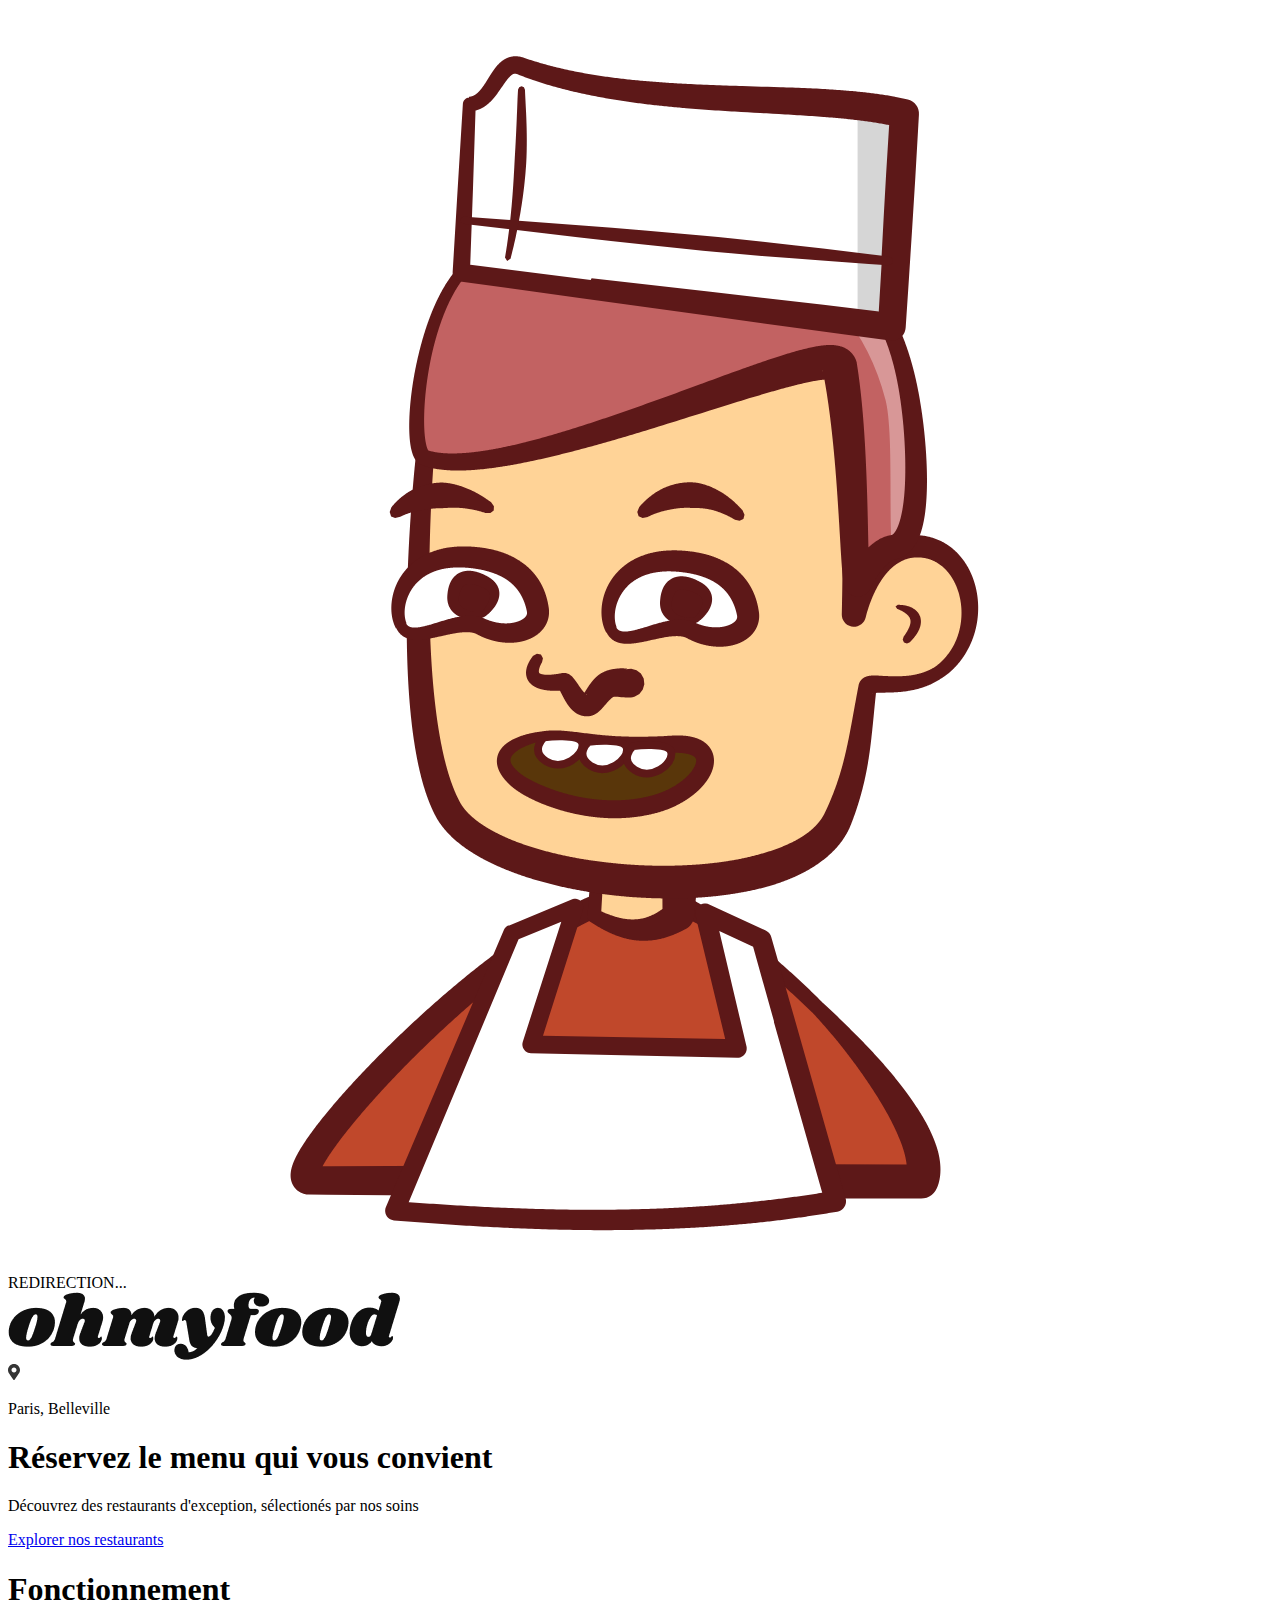
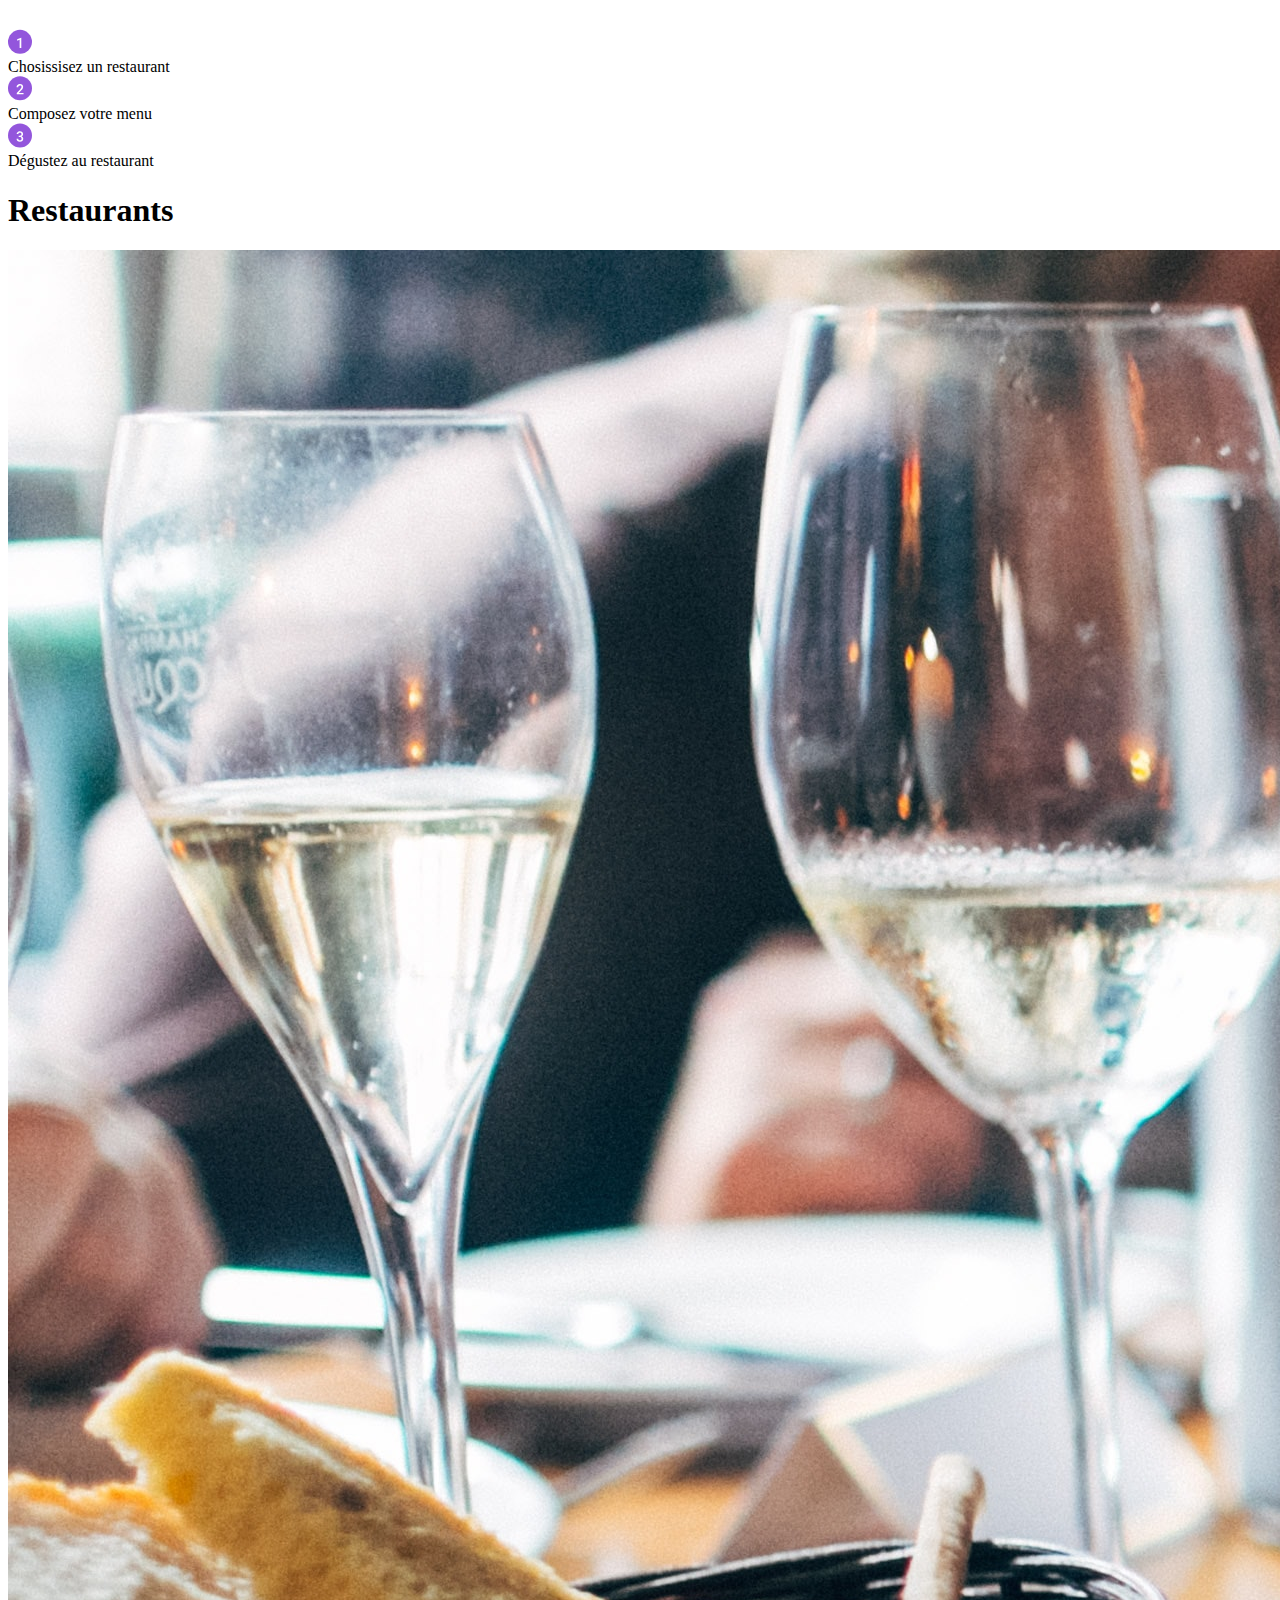
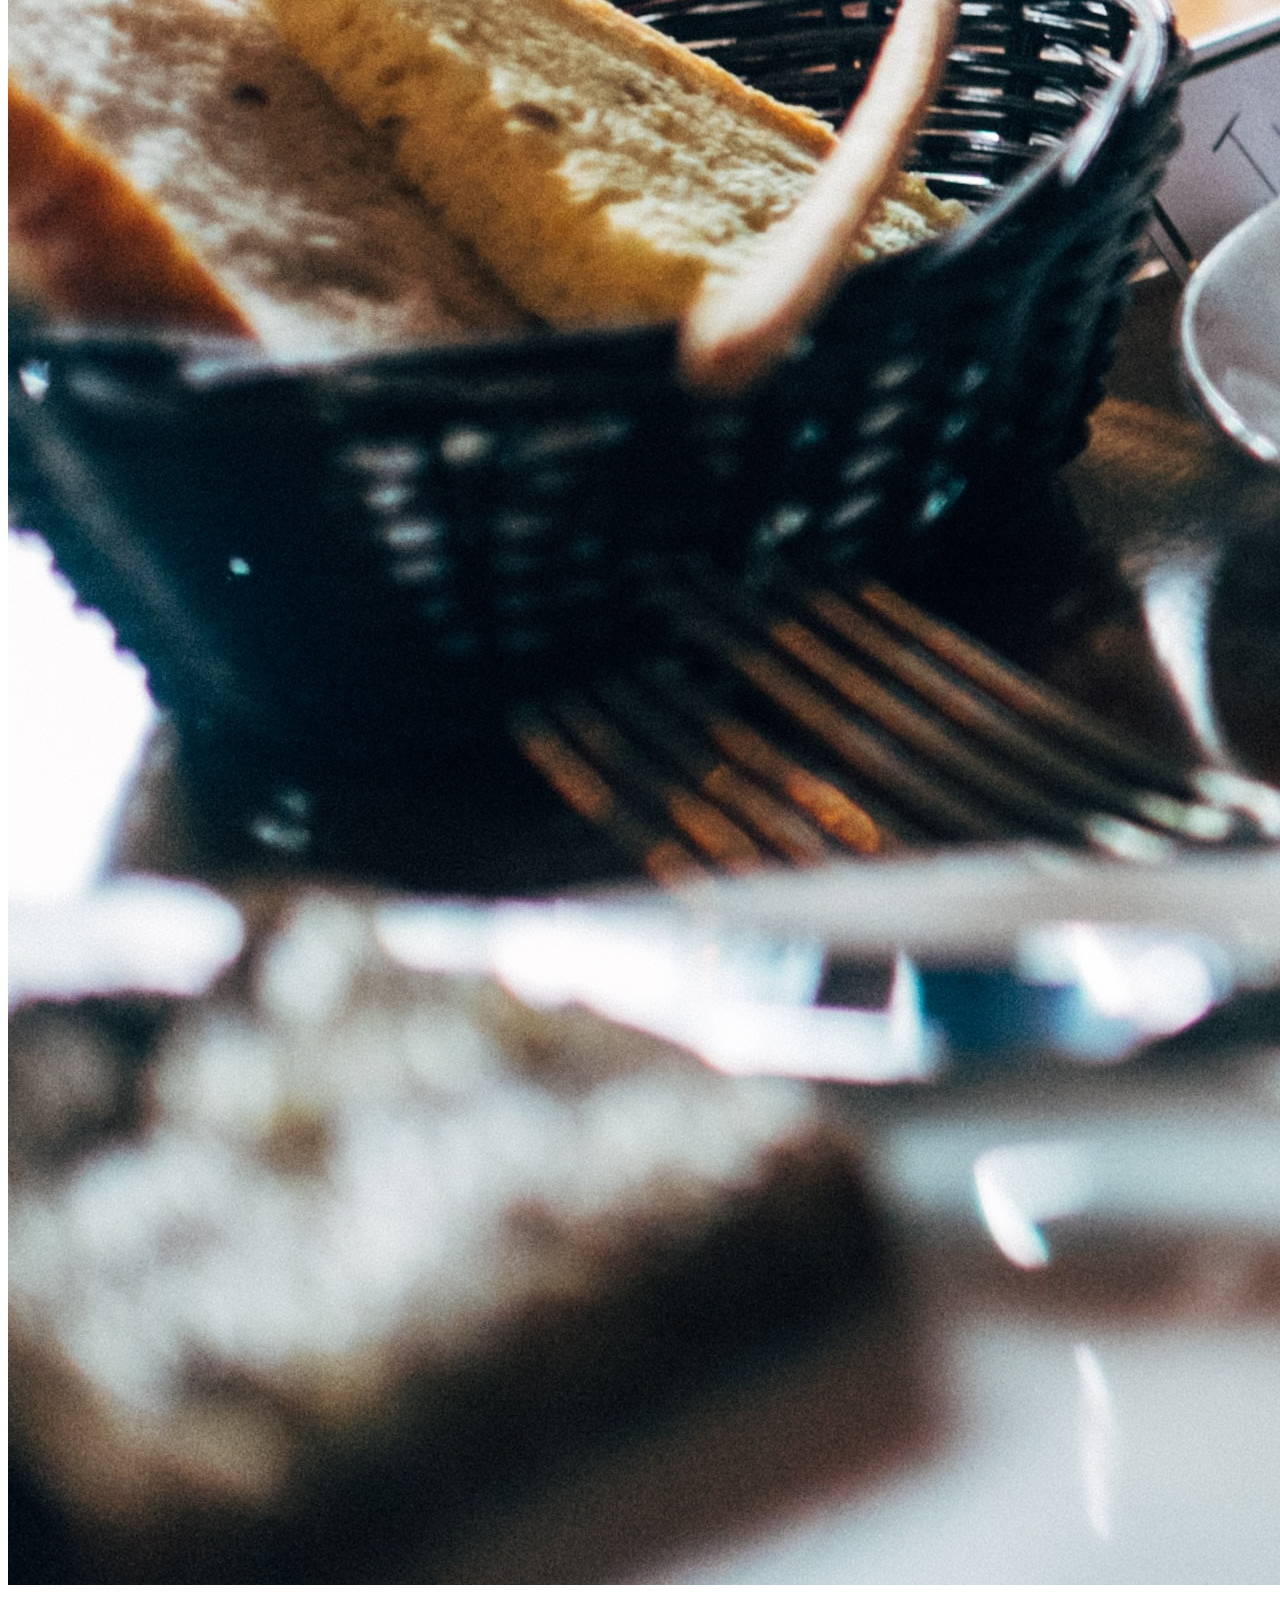
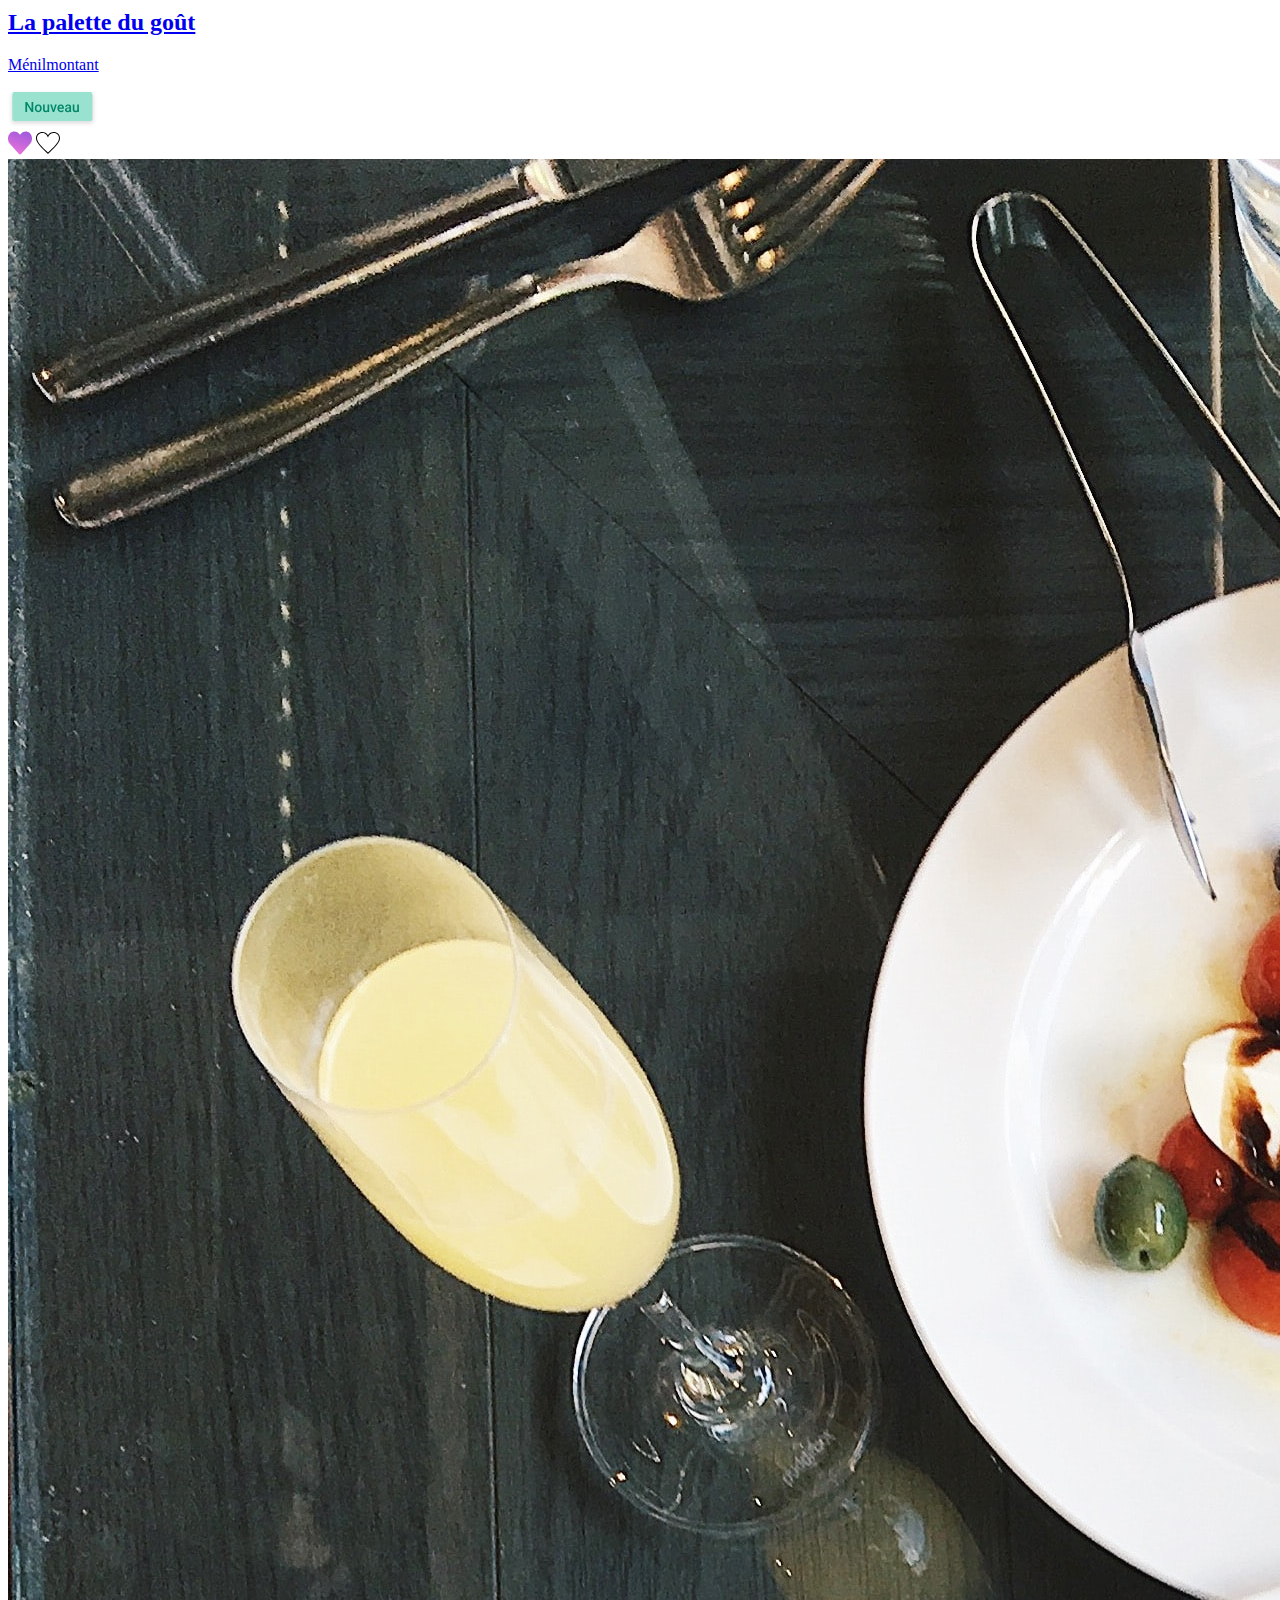
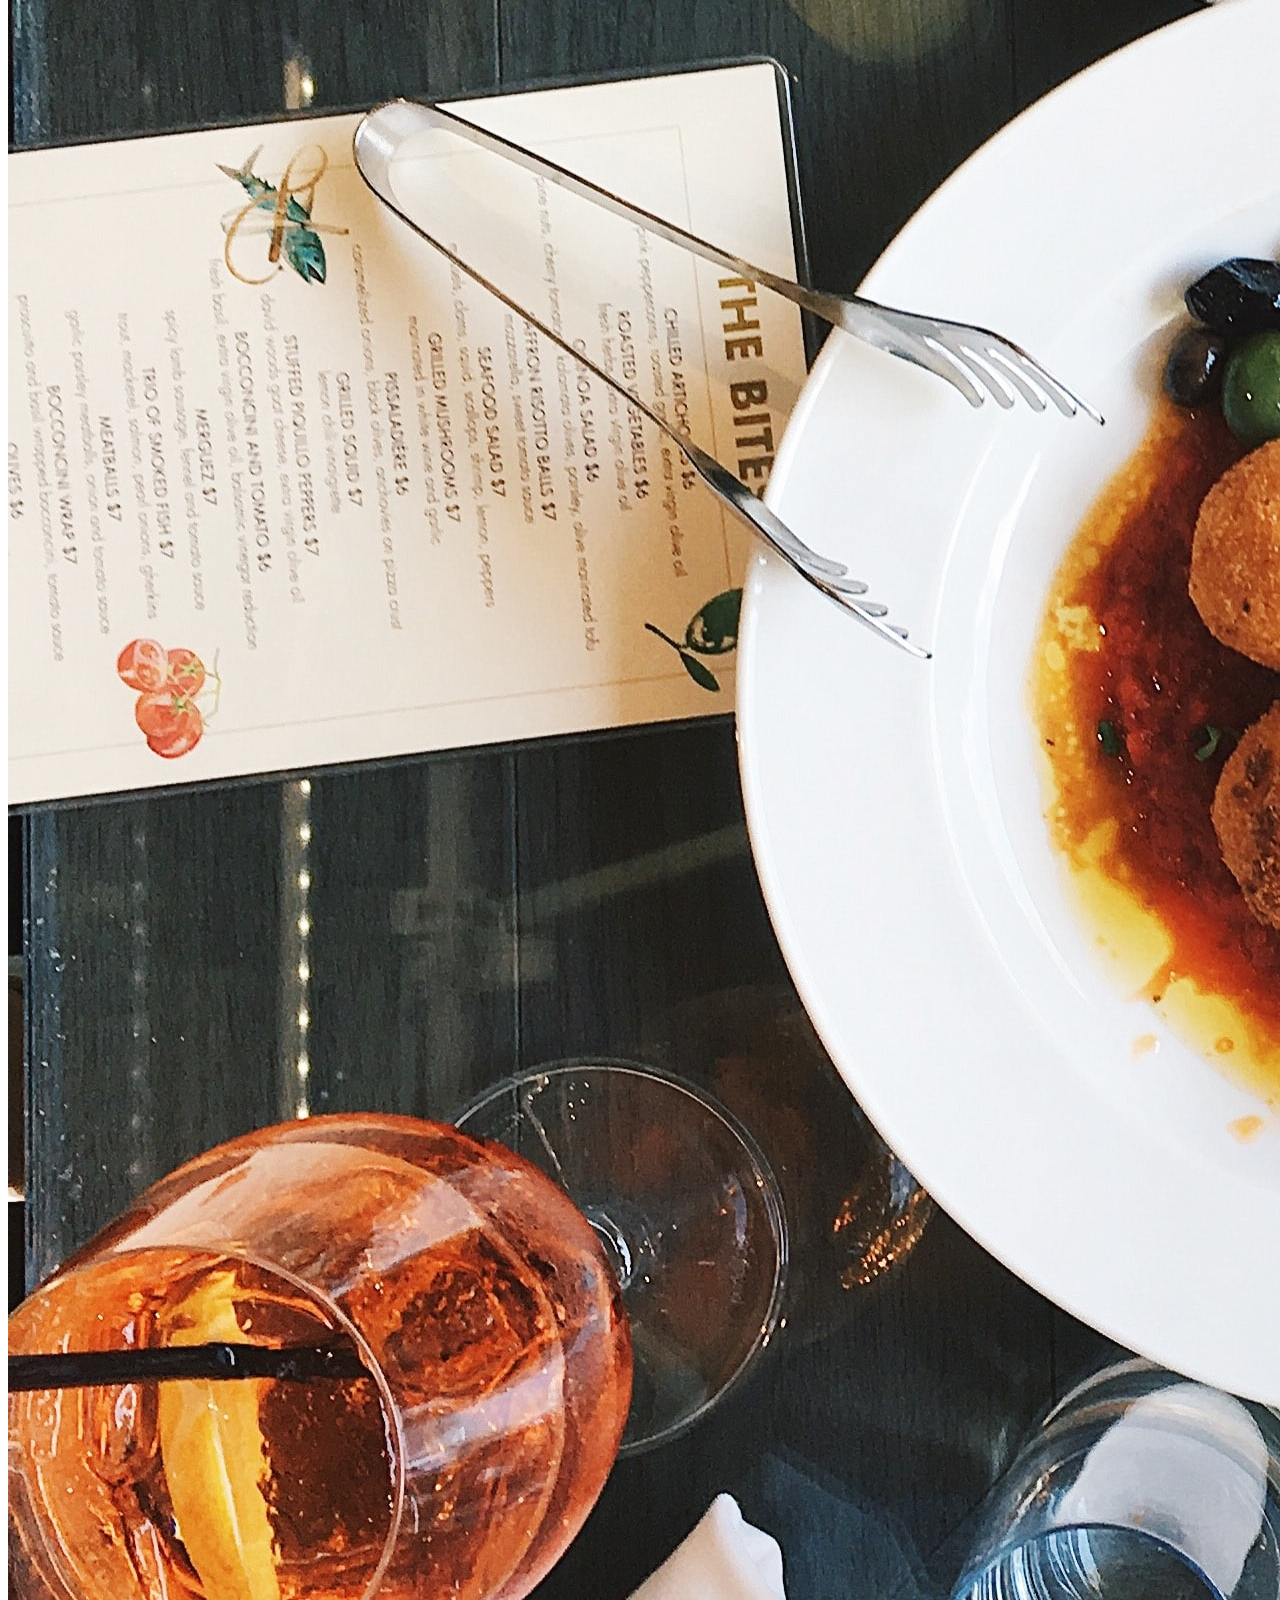
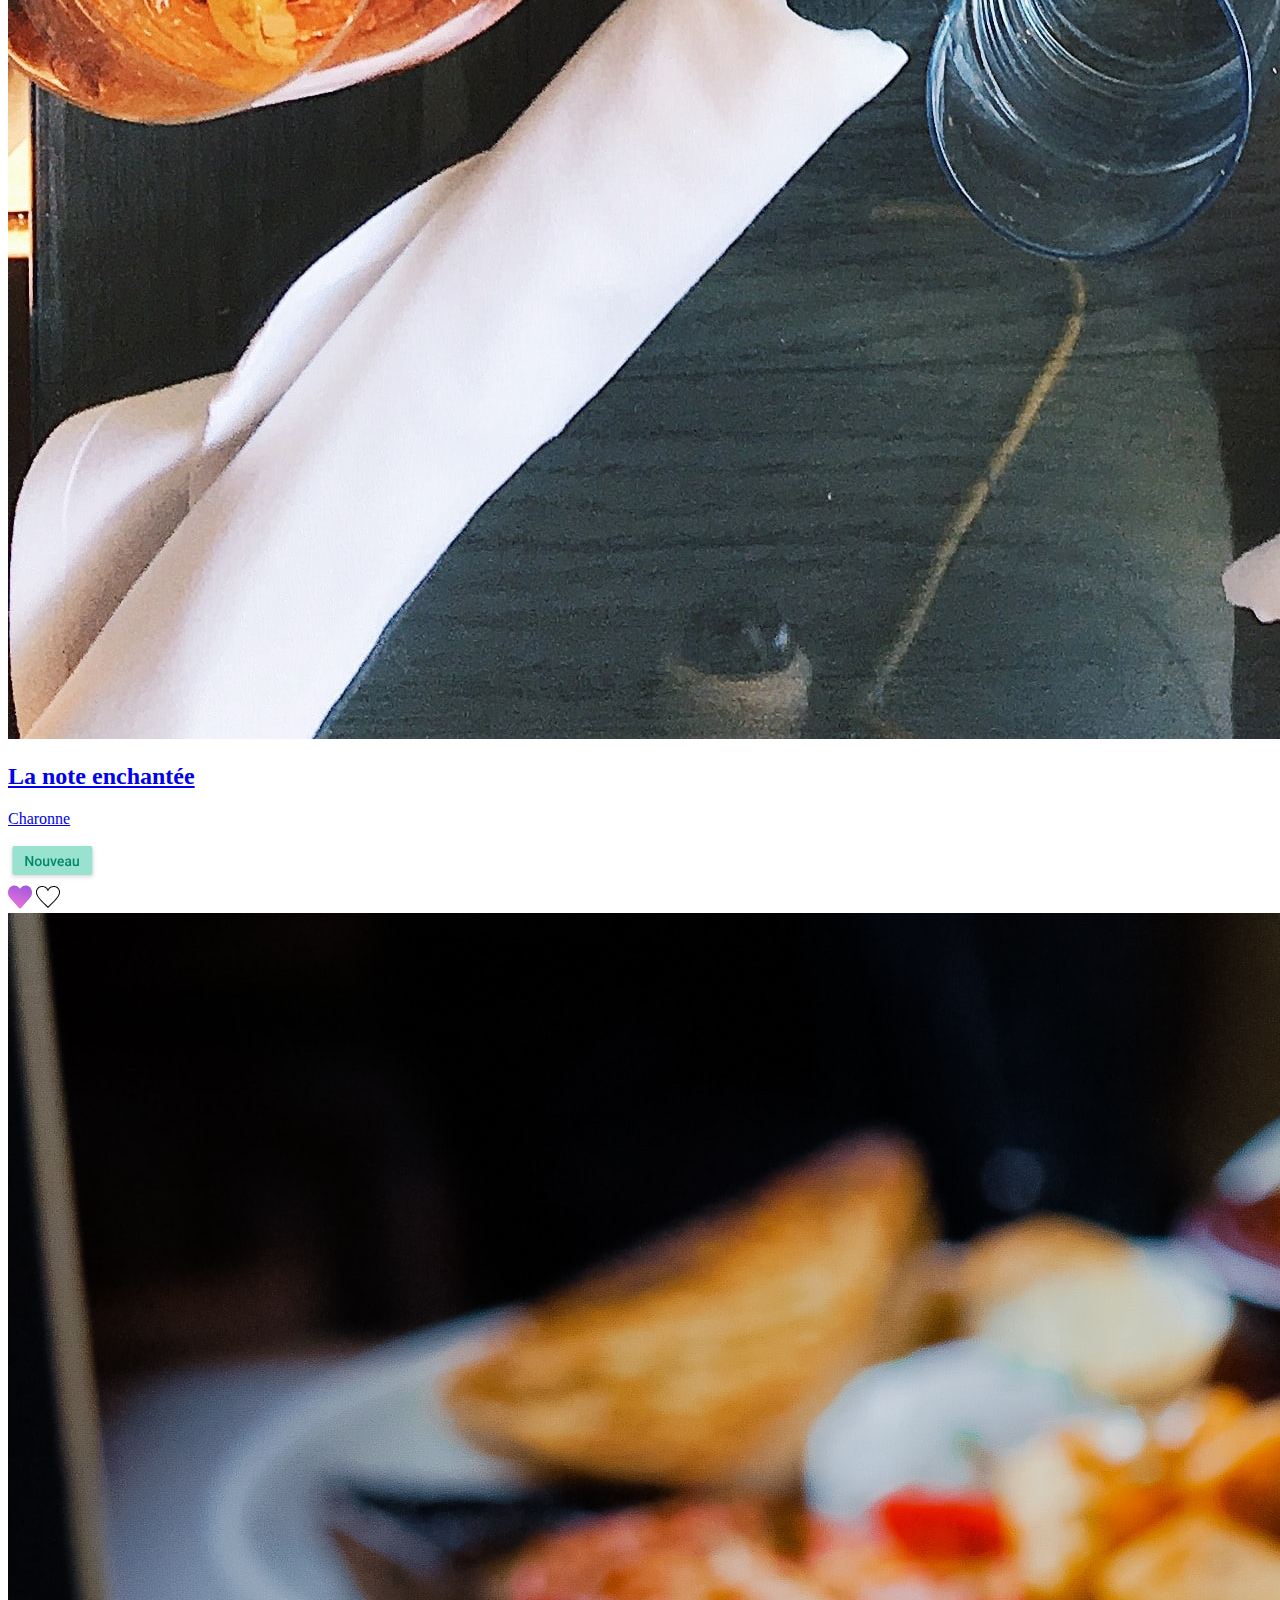
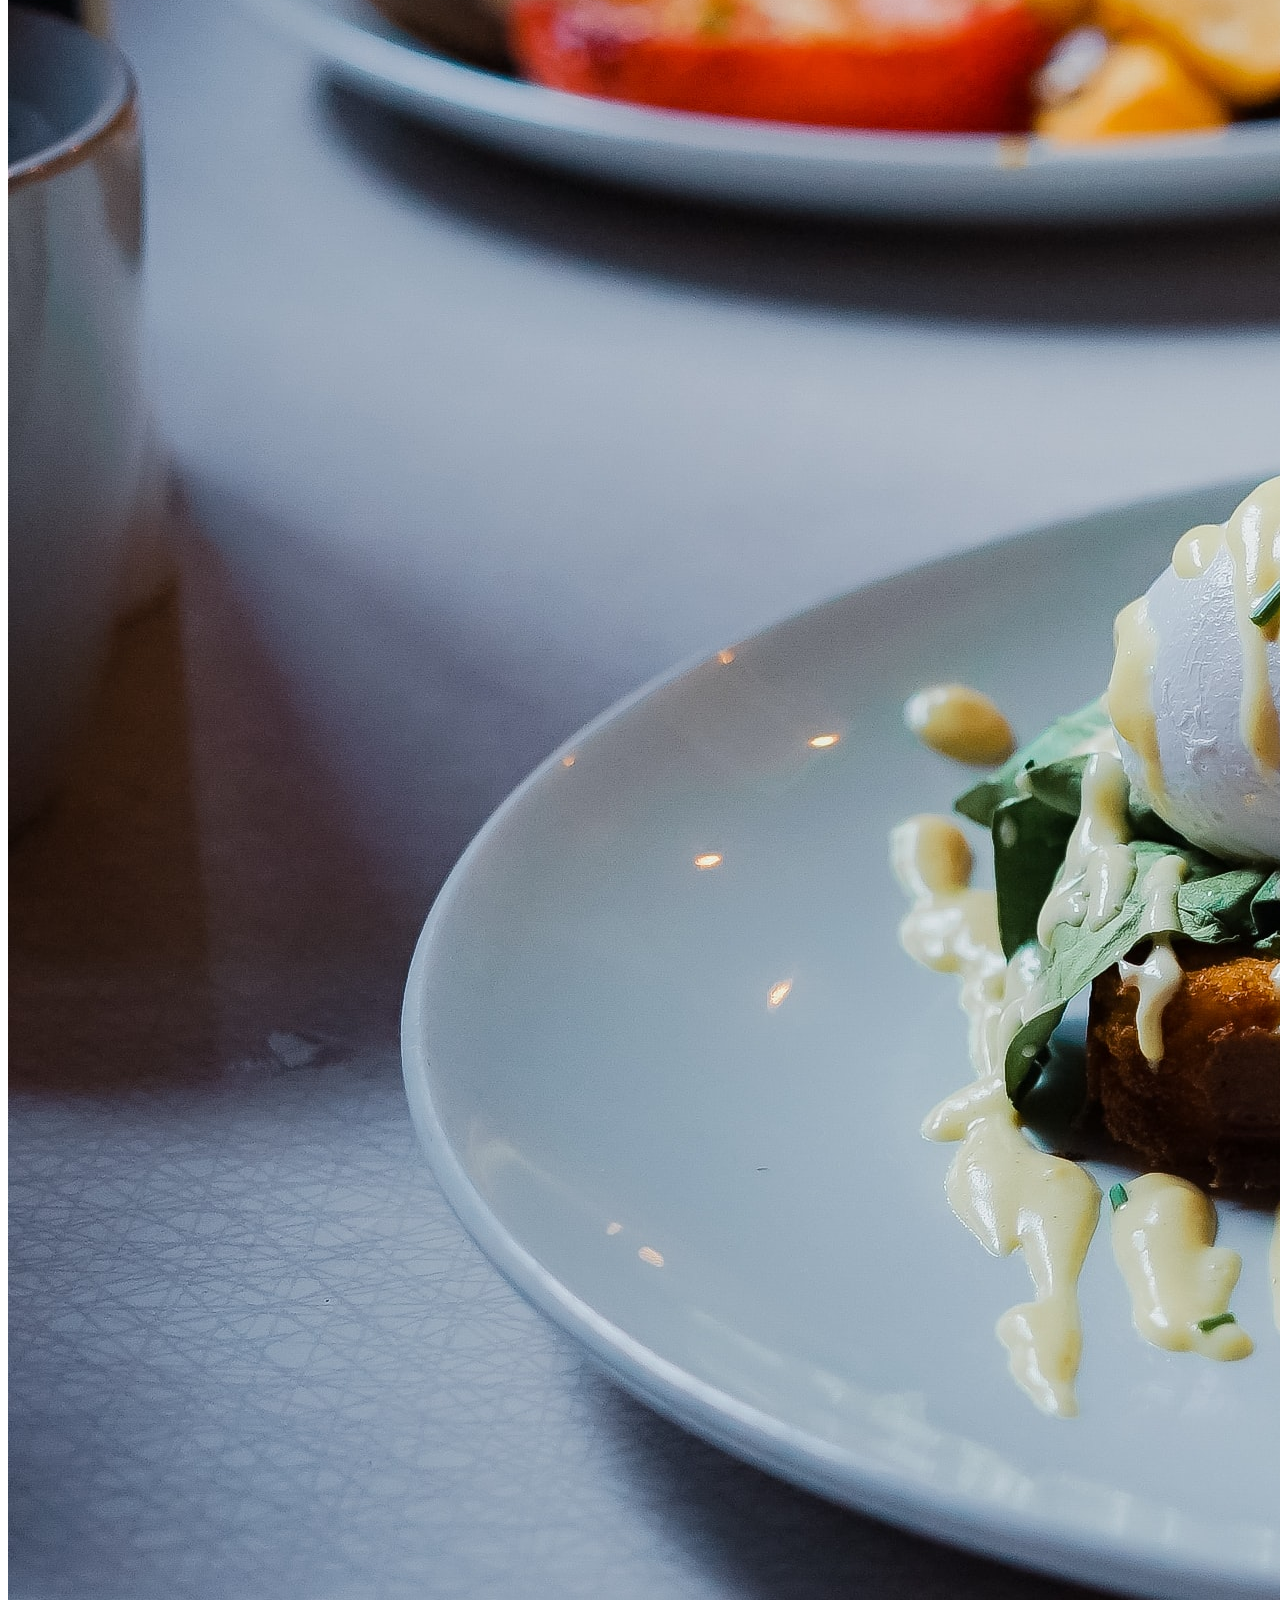
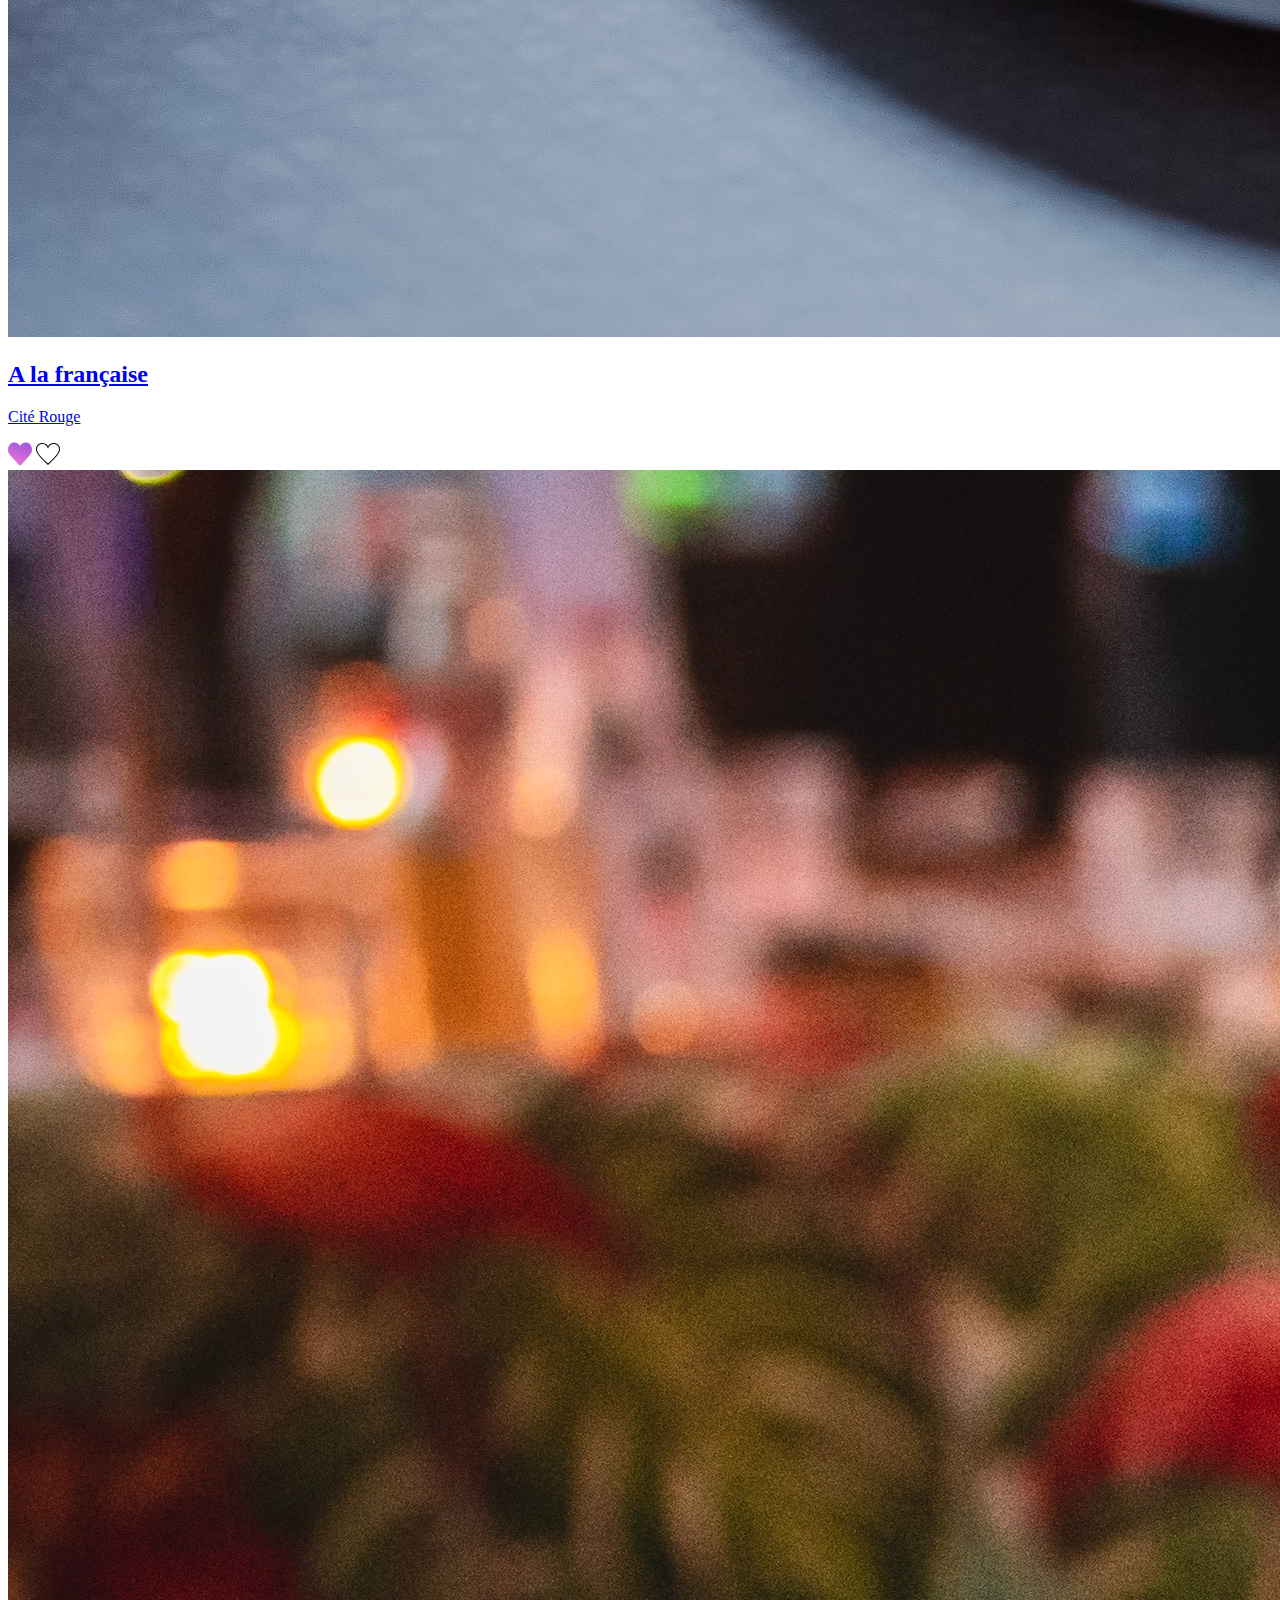
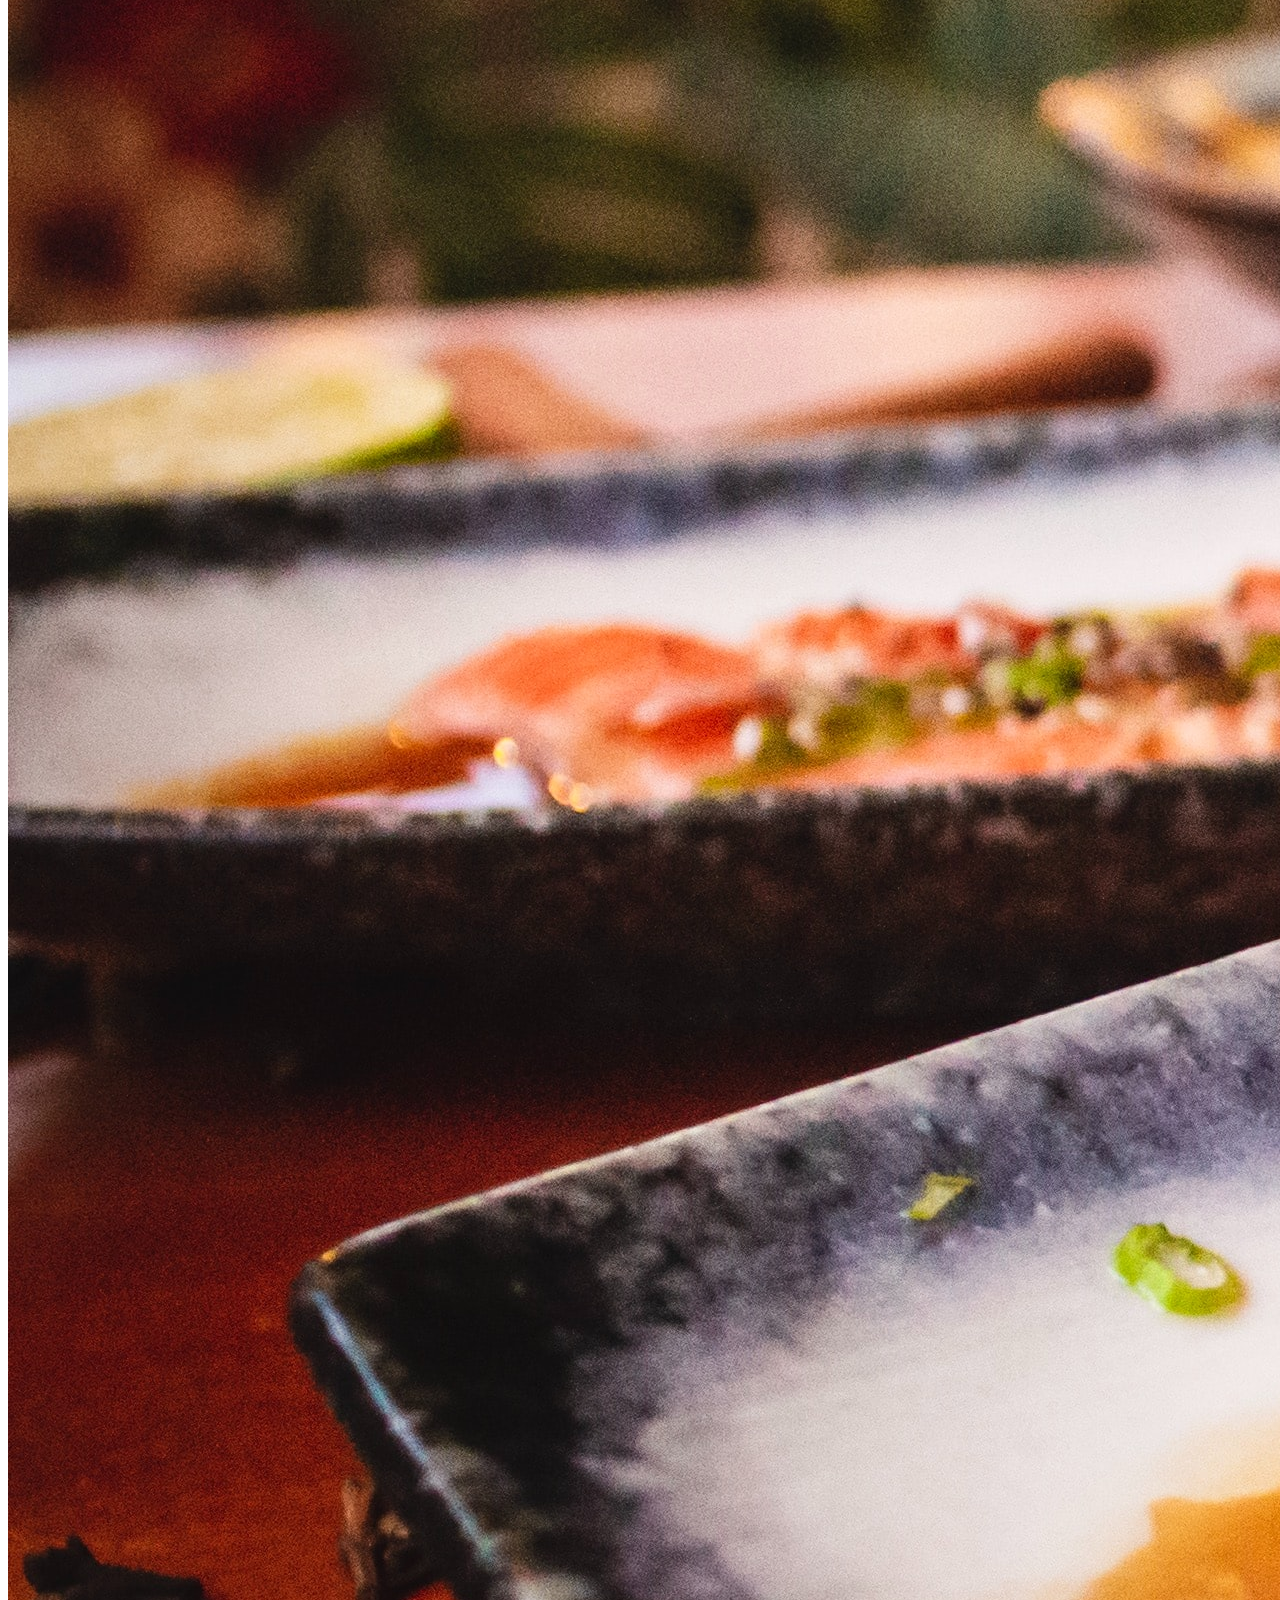
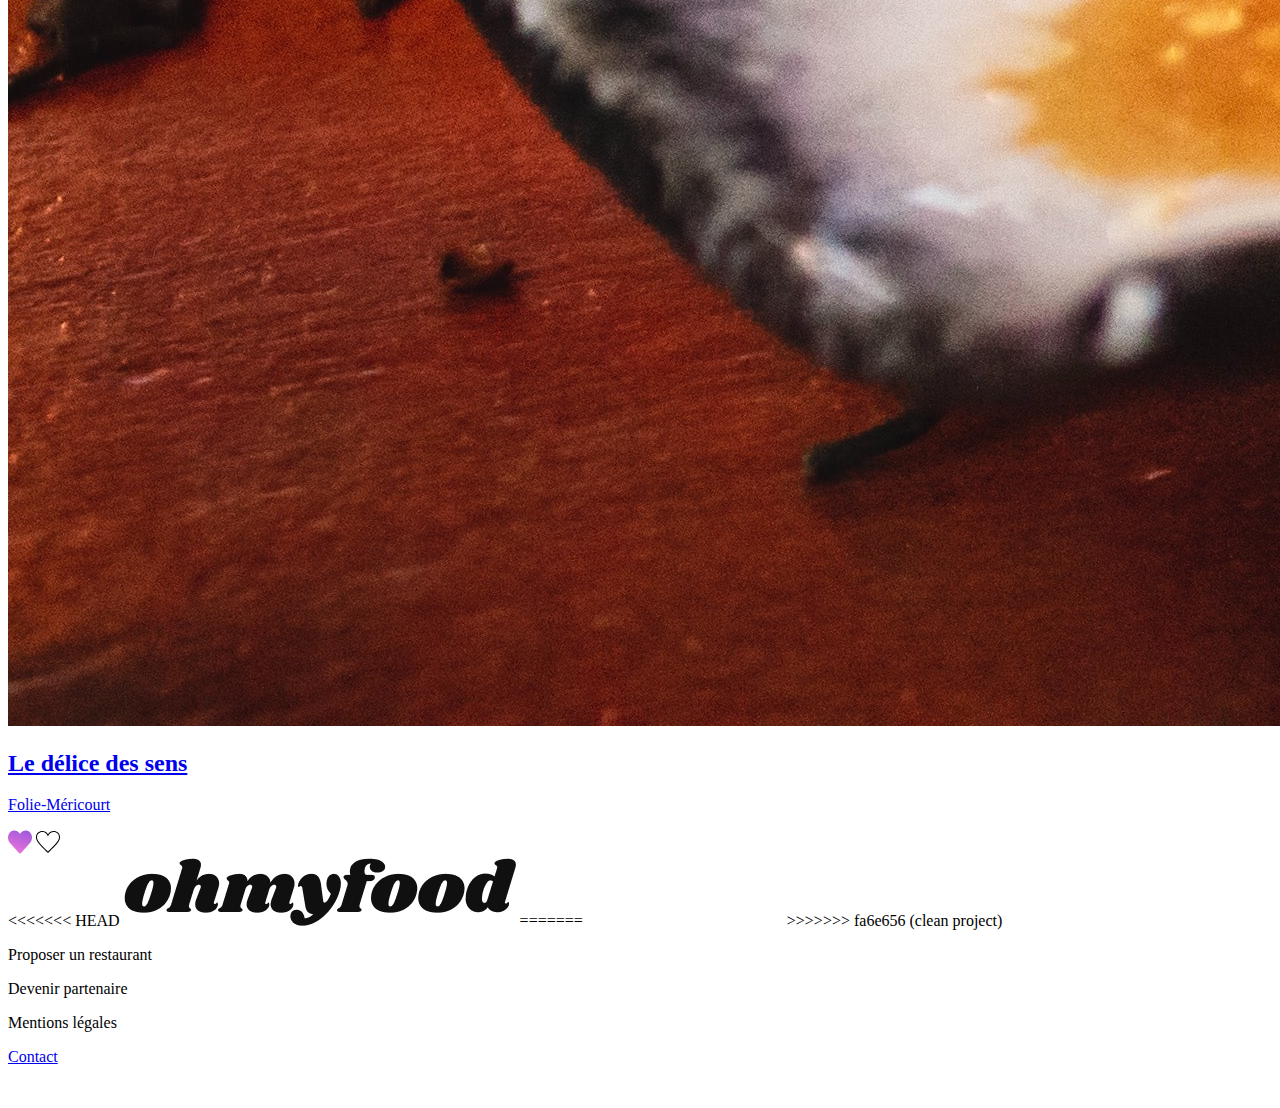
==== index.html @ 364dca51 "adding index.html" ====
<!-- ALT+L  ALT+O LIVE SERVER-->
<!DOCTYPE html>
<html lang="fr">

<head>
	<meta charset="utf-8">
	<meta name="viewport" content="width=device-width, initial-scale=1">
	<link rel="stylesheet" type="text/css" href="scss/homepage.css">
	<link
		href="https://fonts.googleapis.com/css2?family=Raleway:ital,wght@0,100;0,200;0,300;0,400;0,500;0,600;0,700;0,800;0,900;1,100;1,200;1,300;1,400;1,500;1,600;1,700;1,800;1,900&family=Roboto:ital,wght@0,100;0,300;0,400;0,500;0,700;0,900;1,100;1,300;1,400;1,500;1,700;1,900&display=swap"
		rel="stylesheet">
	<title>Oh my food</title>
</head>

<body>

	<!-- LOADER -->

	<div class="loader">
		<div class="card-loader">

			<img class="chef" src="./images/icons/cook-avatar-icon.svg" alt="Skytsunami">
			<div class="word">REDIRECTION... </div>

		</div>

	</div>

    <!-- HEADER -->

	<header>
		<div class="logo-section">
			<img src="./images/logo/ohmyfood.png" alt="logo" class="logo">
		</div>
	</header>

    <!-- LOCATION -->

	<section class="location-section">
		<img src="./images/icons/location.svg" alt="location" class="location">
		<p>Paris, Belleville</p>
	</section>

    <!-- TAGLINE -->

	<section class="tagline-section">
		<h1> Réservez le menu qui vous convient</h1>
		<p> Découvrez des restaurants d'exception, sélectionés par nos soins </p>

		<div class="btn-explore"> <a href="#restaurants">Explorer nos restaurants</a> </div>
	</section>

    <!-- FUNCTIONNING -->

	<section class="functionning-section">
		<h1>Fonctionnement</h1>
		<div class="btn-functionning">

			<div class="btn-section red">
				<img class="btn-num" src="./images/icons/num1.svg" alt="num1">
				<svg class="icon-smartphone" width="15" height="21" viewBox="0 0 15 21" fill="none"
					xmlns="http://www.w3.org/2000/svg">
					<path
						d="M12.0487 0.129639H2.9356C1.85748 0.129639 0.982788 0.969482 0.982788 2.00464V18.2546C0.982788 19.2898 1.85748 20.1296 2.9356 20.1296H12.0487C13.1268 20.1296 14.0015 19.2898 14.0015 18.2546V2.00464C14.0015 0.969482 13.1268 0.129639 12.0487 0.129639ZM7.49216 18.8796C6.77206 18.8796 6.19028 18.321 6.19028 17.6296C6.19028 16.9382 6.77206 16.3796 7.49216 16.3796C8.21226 16.3796 8.79403 16.9382 8.79403 17.6296C8.79403 18.321 8.21226 18.8796 7.49216 18.8796ZM12.0487 14.6609C12.0487 14.9187 11.829 15.1296 11.5605 15.1296H3.4238C3.15529 15.1296 2.9356 14.9187 2.9356 14.6609V2.47339C2.9356 2.21558 3.15529 2.00464 3.4238 2.00464H11.5605C11.829 2.00464 12.0487 2.21558 12.0487 2.47339V14.6609Z" />
				</svg>
				<div class="btn-text">Chosissisez un restaurant</div>
			</div>
			<div class="btn-section yellow">
				<img class="btn-num" src="./images/icons/num2.svg" alt="num2">
				<svg class="icon-menu" width="16" height="17" viewBox="0 0 16 17" fill="none"
					xmlns="http://www.w3.org/2000/svg">
					<path
						d="M1.5 0.287842C1.20333 0.287842 0.913319 0.396117 0.666645 0.598975C0.419972 0.801833 0.227713 1.09016 0.114181 1.4275C0.000649929 1.76484 -0.0290551 2.13604 0.0288228 2.49416C0.0867006 2.85228 0.229562 3.18123 0.439341 3.43942C0.649119 3.69761 0.916394 3.87344 1.20737 3.94468C1.49834 4.01591 1.79994 3.97935 2.07403 3.83962C2.34811 3.69989 2.58238 3.46326 2.74721 3.15966C2.91203 2.85607 3 2.49913 3 2.134C3 1.64437 2.84197 1.17479 2.56066 0.828568C2.27936 0.482347 1.89783 0.287842 1.5 0.287842ZM1.5 6.44169C1.20333 6.44169 0.913319 6.54996 0.666645 6.75282C0.419972 6.95568 0.227713 7.24401 0.114181 7.58135C0.000649929 7.91869 -0.0290551 8.28989 0.0288228 8.64801C0.0867006 9.00613 0.229562 9.33508 0.439341 9.59327C0.649119 9.85146 0.916394 10.0273 1.20737 10.0985C1.49834 10.1698 1.79994 10.1332 2.07403 9.99347C2.34811 9.85373 2.58238 9.61711 2.74721 9.31351C2.91203 9.00991 3 8.65298 3 8.28784C3 7.79821 2.84197 7.32863 2.56066 6.98241C2.27936 6.63619 1.89783 6.44169 1.5 6.44169ZM1.5 12.5955C1.20333 12.5955 0.913319 12.7038 0.666645 12.9067C0.419972 13.1095 0.227713 13.3979 0.114181 13.7352C0.000649929 14.0725 -0.0290551 14.4437 0.0288228 14.8019C0.0867006 15.16 0.229562 15.4889 0.439341 15.7471C0.649119 16.0053 0.916394 16.1811 1.20737 16.2524C1.49834 16.3236 1.79994 16.287 2.07403 16.1473C2.34811 16.0076 2.58238 15.771 2.74721 15.4674C2.91203 15.1638 3 14.8068 3 14.4417C3 13.9521 2.84197 13.4825 2.56066 13.1363C2.27936 12.79 1.89783 12.5955 1.5 12.5955ZM15.5 13.2109H5.5C5.36739 13.2109 5.24022 13.2758 5.14645 13.3912C5.05268 13.5066 5 13.6631 5 13.8263V15.0571C5 15.2203 5.05268 15.3768 5.14645 15.4922C5.24022 15.6076 5.36739 15.6725 5.5 15.6725H15.5C15.6326 15.6725 15.7598 15.6076 15.8536 15.4922C15.9473 15.3768 16 15.2203 16 15.0571V13.8263C16 13.6631 15.9473 13.5066 15.8536 13.3912C15.7598 13.2758 15.6326 13.2109 15.5 13.2109ZM15.5 0.903226H5.5C5.36739 0.903226 5.24022 0.968061 5.14645 1.08347C5.05268 1.19888 5 1.3554 5 1.51861V2.74938C5 2.91259 5.05268 3.06912 5.14645 3.18452C5.24022 3.29993 5.36739 3.36476 5.5 3.36476H15.5C15.6326 3.36476 15.7598 3.29993 15.8536 3.18452C15.9473 3.06912 16 2.91259 16 2.74938V1.51861C16 1.3554 15.9473 1.19888 15.8536 1.08347C15.7598 0.968061 15.6326 0.903226 15.5 0.903226ZM15.5 7.05707H5.5C5.36739 7.05707 5.24022 7.12191 5.14645 7.23731C5.05268 7.35272 5 7.50925 5 7.67246V8.90323C5 9.06644 5.05268 9.22296 5.14645 9.33837C5.24022 9.45378 5.36739 9.51861 5.5 9.51861H15.5C15.6326 9.51861 15.7598 9.45378 15.8536 9.33837C15.9473 9.22296 16 9.06644 16 8.90323V7.67246C16 7.50925 15.9473 7.35272 15.8536 7.23731C15.7598 7.12191 15.6326 7.05707 15.5 7.05707Z" />
				</svg>
				<div class="btn-text">Composez votre menu</div>
			</div>

			<div class="btn-section blue">
				<img class="btn-num" src="./images/icons/num3.svg" alt="num3">
				<svg class="icon-shop" width="18" height="19" viewBox="0 0 18 19" fill="none"
					xmlns="http://www.w3.org/2000/svg">
					<path
						d="M17.5914 5.00461L15.6947 1.36243C15.5252 1.03547 15.2242 0.835083 14.9027 0.835083H3.09613C2.77466 0.835083 2.47365 1.03547 2.30415 1.36243L0.407495 5.00461C-0.571518 6.88547 0.296443 9.5011 2.12588 9.79993C2.25739 9.82102 2.39182 9.83157 2.52625 9.83157C3.39129 9.83157 4.15697 9.37454 4.683 8.6679C5.20904 9.37454 5.97764 9.83157 6.83976 9.83157C7.70479 9.83157 8.47047 9.37454 8.99651 8.6679C9.52254 9.37454 10.2911 9.83157 11.1533 9.83157C12.0183 9.83157 12.784 9.37454 13.31 8.6679C13.839 9.37454 14.6046 9.83157 15.4668 9.83157C15.6041 9.83157 15.7356 9.82102 15.8671 9.79993C17.7024 9.50461 18.5733 6.88899 17.5914 5.00461ZM15.4726 10.9601C15.1804 10.9601 14.891 10.9073 14.6105 10.8265V14.3351H3.38837V10.8265C3.10782 10.9038 2.8185 10.9601 2.52625 10.9601C2.35091 10.9601 2.17264 10.946 2.00022 10.9179C1.83656 10.8898 1.67583 10.8441 1.52094 10.7913V17.7101C1.52094 18.3323 1.93885 18.8351 2.45612 18.8351H15.5486C16.0659 18.8351 16.4838 18.3323 16.4838 17.7101V10.7913C16.326 10.8476 16.1681 10.8933 16.0045 10.9179C15.8262 10.946 15.6509 10.9601 15.4726 10.9601Z" />
				</svg>
				<div class="btn-text">Dégustez au restaurant</div>
			</div>

		</div>
	</section>

    <!-- RESTAURANTS  -->
	<section class="restaurants-section" id="restaurants">
		<h1>Restaurants</h1>

		<div class="restaurants-cards">

			<div class="card-heart">
				<a href=".//restaurants/page1.html">
					<img class="img" src="./images/restaurants/1.jpg" alt="plat gastro">
					<div class="text-card">
						<h2>La palette du goût</h2>
						<p>Ménilmontant</p>
					</div>
					<img class="new" src="./images/icons/new.svg" alt="nouveau">
				</a>


				<div class="heart-animation">
					<img class="full-heart" src="./images/icons/fullheart.svg" alt="full-heart">
					<img class="heart" src="./images/icons/heart.svg" alt="heart">
				</div>
			</div>

			<article class="card-heart">
				<a href=".//restaurants/page2.html">

					<img class="img" src="./images/restaurants/2.jpg" alt="plat gastro">
					<div class="text-card">
						<h2>La note enchantée</h2>
						<p>Charonne</p>
					</div>
					<img class="new" src="./images/icons/new.svg" alt="nouveau">

				</a>
				<div class="heart-animation">
					<img class="full-heart" src="./images/icons/fullheart.svg" alt="full-heart">
					<img class="heart" src="./images/icons/heart.svg" alt="heart">
				</div>

			</article>

			<article class="card-heart">
				<a href=".//restaurants/page3.html">

					<img class="img" src="./images/restaurants/3.jpg" alt="plat gastro">
					<div class="text-card">
						<h2>A la française</h2>
						<p>Cité Rouge</p>
					</div>

				</a>
				<div class="heart-animation">
					<img class="full-heart" src="./images/icons/fullheart.svg" alt="full-heart">
					<img class="heart" src="./images/icons/heart.svg" alt="heart">
				</div>
			</article>

			<article class="card-heart">
				<a href=".//restaurants/page4.html">

					<img class="img" src="./images/restaurants/4.jpg" alt="plat gastro">
					<div class="text-card">
						<h2>Le délice des sens</h2>
						<p>Folie-Méricourt</p>
					</div>

				</a>

				<div class="heart-animation">
					<img class="full-heart" src="./images/icons/fullheart.svg" alt="full-heart">
					<img class="heart" src="./images/icons/heart.svg" alt="heart">
				</div>

			</article>

		</div>

	</section>

    <!-- FOOTER -->
	<footer>
<<<<<<< HEAD
		<img class="logo-footer" src="./images/logo/ohmyfood.png" alt="logo footer">
=======
		<img class="logo-footer" src="./images/logo/ohmyfood@2x.svg" alt="logo footer">
>>>>>>> fa6e656 (clean project)
		<section class="footer-section">
			<div class="text-footer">
				<p class="top"> Proposer un restaurant</p>
				<p class="top"> Devenir partenaire</p>
				<p class="bottom"> Mentions légales</p>
				<p class="bottom">
					<a href="mailto:Ohmyfood@gmail.com">Contact</a>
				</p>
			</div>
			<img class="knife-fork" src="./images/icons/knife&fork.svg" alt="icon-knife-fork">
			<img class="help" src="./images/icons/help.svg" alt="icon-help">

		</section>
	</footer>
    
</body>
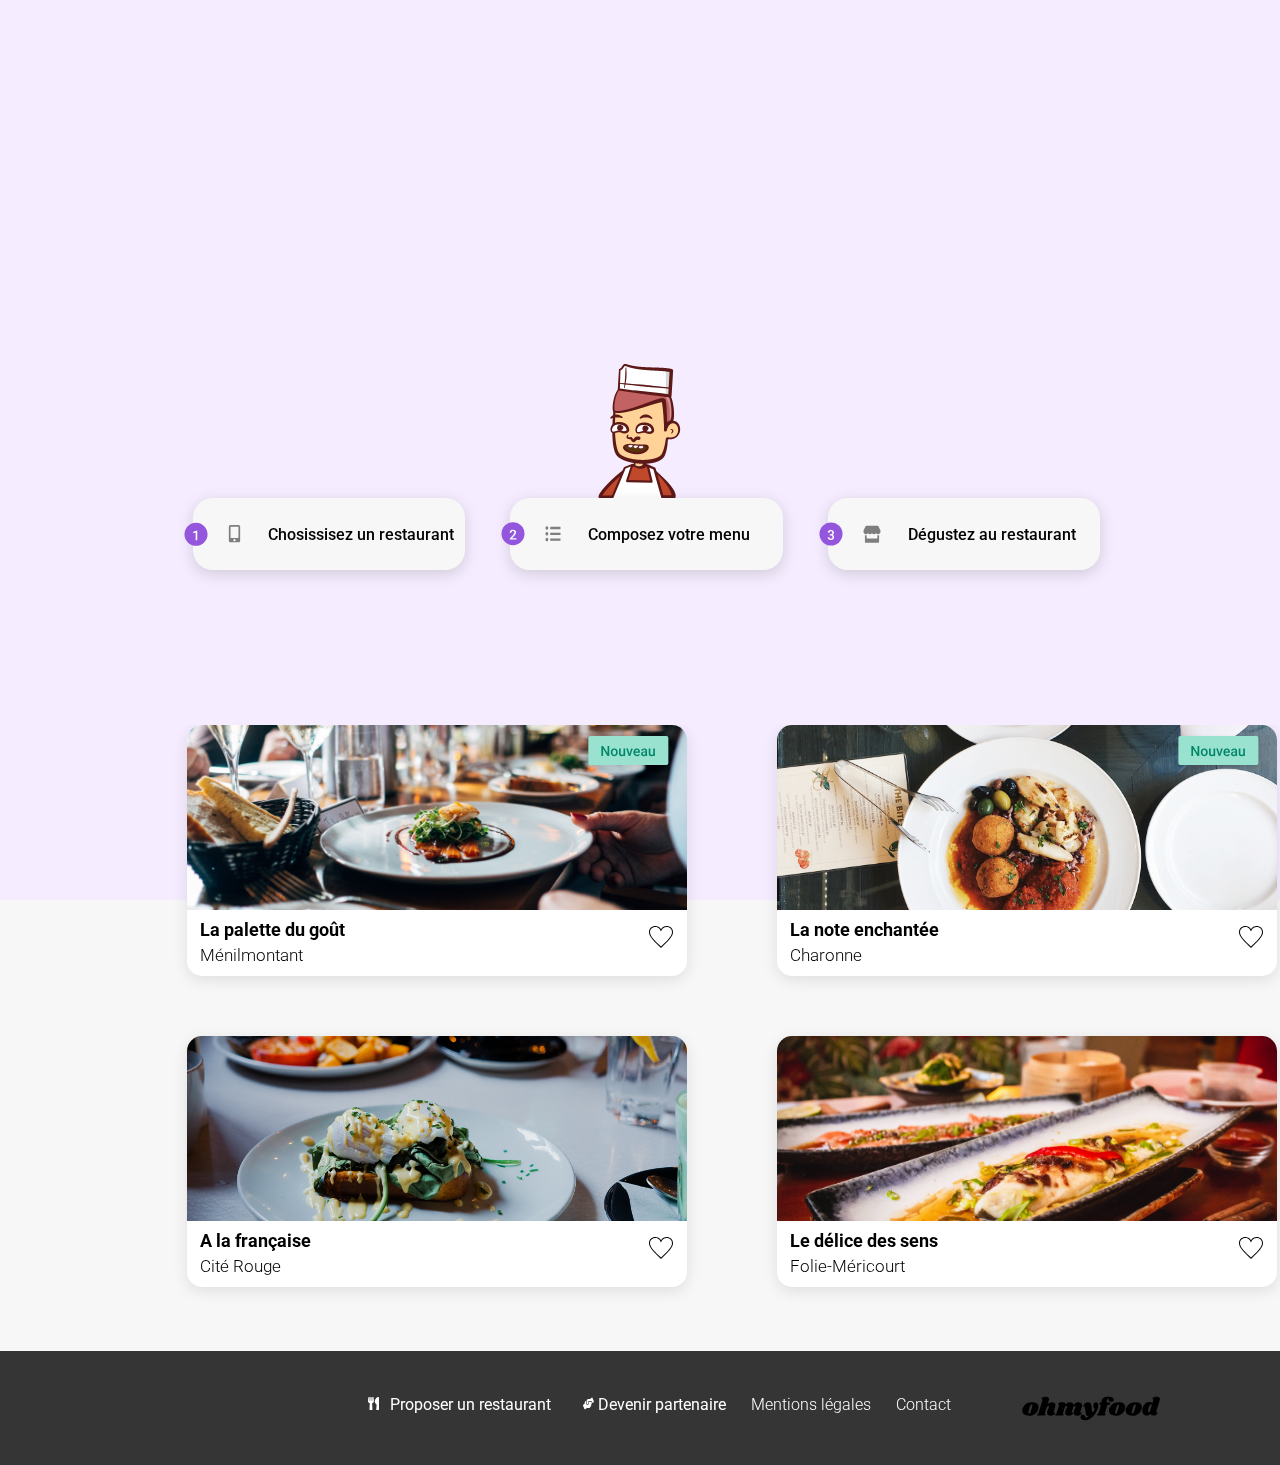
==== commit fd052381: "adding scss files" ====
--- a/index.html
+++ b/index.html
@@ -169,11 +169,7 @@
 
     <!-- FOOTER -->
 	<footer>
-<<<<<<< HEAD
-		<img class="logo-footer" src="./images/logo/ohmyfood.png" alt="logo footer">
-=======
 		<img class="logo-footer" src="./images/logo/ohmyfood@2x.svg" alt="logo footer">
->>>>>>> fa6e656 (clean project)
 		<section class="footer-section">
 			<div class="text-footer">
 				<p class="top"> Proposer un restaurant</p>
--- a/scss/homepage.css
+++ b/scss/homepage.css
@@ -0,0 +1,595 @@
+/*MOBILE FIRST*/
+*,
+::after,
+::before {
+  margin: 0;
+  padding: 0;
+  box-sizing: border-box;
+  scroll-behavior: smooth;
+}
+body {
+    font-family: "Raleway", sans-serif;
+    font-family: "Roboto", sans-serif;
+    min-width: 375px;
+}
+  
+a {
+    text-decoration: none;
+    color: #ffffff;
+}
+
+/*LOADER*/
+.loader {
+    display: flex;
+    justify-content: center;
+    align-items: center;
+    background-color: #F5EDFF;
+    width: 100%;
+    position: fixed;
+    inset: 0;
+    animation: disapear 3s forwards;
+}
+.loader .card-loader {
+    display: flex;
+    justify-content: center;
+    align-items: center;
+    flex-direction: column;
+    animation: float 3s ease-in-out infinite;
+}
+.loader .card-loader .chef {
+    width: 150px;
+    height: 150px;
+}
+.loader .card-loader .word {
+    margin-top: 20px;
+    font-size: 12px;
+    animation: fontAnim 2s linear infinite;
+}
+/*ANIMATION*/
+@keyframes fontAnim { /*définir les étapes d'une animation*/
+    0% {
+      width: 7ch;/*Au début de l'animation, la width est définie à 7ch*/
+    }
+    16% {
+      width: 8ch;
+    }
+    32% {
+      width: 9ch;
+    }
+    48% {
+      width: 10ch;
+    }
+    64% {
+      width: 11ch;
+    }
+    80% {
+      width: 12ch;
+    }
+    100% {
+      width: 13ch;/*À la fin de l'animation, la width est 13ch*/
+    }
+}
+@keyframes disapear {
+    0% { /*l'opacité de l'élément est 1 (opaque) et le z-index est défini à 1, ce qui peut le placer au-dessus d'autres éléments*/
+      opacity: 1;
+      z-index: 1;
+    }
+    80% {
+      opacity: 1;
+    }
+    88% {
+      opacity: 1;
+      z-index: 1;
+    }
+    100% { /*À la fin de l'animation, l'opacité passe à 0 (transparent) et le z-index est défini à -2, ce qui envoie l'élément derrière d'autres éléments*/
+      opacity: 0;
+      z-index: -2;
+    }
+}
+@keyframes float {
+    0% {
+      transform: translatey(0px);/*l'élément est à sa position d'origine*/
+    }
+    50% {
+      transform: translatey(-20px);/*l'élément se déplace de 20 pixels vers le haut*/
+    }
+    100% {
+      transform: translatey(0px);/*l'élément revient à sa position d'origine*/
+    }
+  }
+/*HEADER*/
+header {/*logo edit*/
+    display: flex;
+    flex-direction: column;
+}
+header .logo-section {
+    display: flex;
+    justify-content: center;
+    margin-bottom: 5px;
+}
+header .logo-section .logo {
+    display: flex;
+    height: 33px;
+    width: 195px;
+    margin: 15px 0px;
+}
+
+/*LOCATION PARIS VILLE*/
+.location-section {
+    display: flex;
+    flex-direction: row;
+    justify-content: center;
+    align-items: center;
+    background-color: #EAEAEA;/*couleur background de paris ville*/
+    background: linear-gradient(180deg, rgb(190, 190, 190) 0%, #EAEAEA 20%);
+    padding: 16px 15px;
+}
+.location-section .location {
+    display: flex;
+    height: 16px;
+    width: 12px;
+    color: #353535;
+}
+.location-section p {/*Paris belleville edit*/
+    font-size: 16px;
+    font-weight: 500;
+    color: #353535;
+    text-align: center;
+    margin-left: 17px;
+}
+
+/*TAGLINE SECTION + BTN*/
+.tagline-section {
+    display: flex;/*Utiliser Flexbox pour la mise en page.*/
+    flex-direction: column;/*Dispose les éléments enfants en colonne.*/
+    justify-content: center;/*Centre les éléments verticalement*/
+    align-items: center;/*Centre les éléments horizontalement.*/
+    padding-top: 39px;
+    padding-bottom: 57px;
+    padding-left: 17px;
+    padding-right: 17px;
+    background-color: #F7F7F7;
+}
+.tagline-section h1 {/*reservez le menu qui vous convient*/
+    font-size: 24px;
+    font-weight: 700;
+    text-align: center;
+    margin-bottom: 18px;
+    padding: 0 35px;
+}
+.tagline-section p {/*decouvrez des restaurants...*/
+    font-size: 18px;
+    font-weight: 300;
+    text-align: center;
+}
+.tagline-section .btn-explore {/*edit du boutton*/
+    display: flex;/*Utilise Flexbox pour centrer le contenu.*/
+    justify-content: center;
+    align-items: center;
+    height: 50px;/*Définit la taille du bouton.*/
+    width: 218px;
+    border-radius: 25px;/*arrondir les bordures du boutton*/
+    color: #ffffff;
+    font-size: 16px;
+    font-weight: 400;
+    text-align: center;
+    margin-top: 27px;/*Espace en haut du bouton.*/
+    border: transparent;/*Retire les bordures par défaut.*/
+    box-shadow: 0px 4px 10px rgba(0, 0, 0, 0.25);/*Ajoute une ombre subtile pour un effet de profondeur.*/
+    background: linear-gradient(-10deg, #9356DC -5.2%, #FF79DA 110.74%);/*Applique un dégradé comme fond du bouton.*/
+}
+.tagline-section .btn-explore:hover {/*transformer le boutton quand on survole avec la souris*/
+    box-shadow: 0px 4px 15px rgba(0, 0, 0, 0.486);/*Augmente l'ombre lors du survol pour plus de profondeur.*/
+    transform: scale(1.06);/*Agrandit légèrement le bouton lors du survol.*/
+    transition: transform 1s ease-in-out;/*Ajoute une transition fluide pour l'effet de mise à l'échelle.*/
+    background: linear-gradient(200.64deg, #9356DC -5.2%, #FF79DA 110.74%);/*Change l'angle du dégradé lors du survol.*/
+    cursor: pointer;
+}
+
+/*FUNCTIONNING*/
+.functionning-section {
+    display: flex;
+    flex-direction: column;
+    height: 420px;
+    margin-top: 48px;
+}
+.functionning-section h1 {
+    margin-left: 20px;
+}
+.functionning-section .btn-functionning {
+    display: flex;
+    flex-direction: column;
+    justify-content: center;
+    align-items: center;
+    height: 100%;
+    cursor: pointer;
+}
+.functionning-section .btn-functionning .btn-section:hover .icon-smartphone {
+    fill: #9356DC;
+    transform: scale(1.1);
+}
+.functionning-section .btn-functionning .btn-section:hover .icon-menu {
+    fill: #9356DC;
+    transform: scale(1.1);
+}
+.functionning-section .btn-functionning .btn-section:hover .icon-shop {
+    fill: #9356DC;
+    transform: scale(1.1);
+}
+.functionning-section .btn-functionning .btn-section:hover {
+    background-color: #F5EDFF;
+    box-shadow: 0px 4px 10px rgba(0, 0, 0, 0.25);
+}
+.functionning-section .btn-functionning .btn-section {
+    position: relative;
+    display: flex;
+    align-items: center;
+    flex-direction: row;
+    width: 90%;
+    height: 72.38px;
+    box-shadow: 0px 4px 15px rgba(0, 0, 0, 0.15);
+    border-radius: 20px;
+    margin-bottom: 22px;
+    background: #F7F7F7;
+}
+.functionning-section .btn-functionning .btn-section .btn-num {
+    position: absolute;
+    width: 24px;
+    height: 24px;
+    fill: #9356DC;
+    top: 50%;
+    left: 1%;
+    transform: translate(-50%, -50%);
+}
+/*ranger les components des buttons*/
+.functionning-section .btn-functionning .btn-section .icon-smartphone {
+    height: 20px;
+    width: 13.018737793px;
+    fill: #7E7E7E;
+    margin-left: 35px;
+}
+.functionning-section .btn-functionning .btn-section .icon-menu {
+    fill: #7E7E7E;
+    height: 16px;
+    width: 16px;
+    margin-left: 35px;
+}
+.functionning-section .btn-functionning .btn-section .icon-shop {
+    fill: #7E7E7E;
+    height: 18px;
+    width: 18px;
+    margin-left: 35px;
+}
+.functionning-section .btn-functionning .btn-section .btn-text {
+    display: flex;
+    font-family: Roboto;
+    font-size: 16px;
+    font-weight: 500;
+    line-height: 19px;
+    margin-left: 27px;
+}
+
+/*RESTAURANTS*/
+.restaurants-section {
+    display: flex;
+    flex-direction: column;
+    background-color: #F7F7F7;/*Background de restaurants*/
+}
+.restaurants-section h1 {
+    font-size: 24px;
+    font-weight: 700;
+    text-align: left;
+    margin: 51px 0 20px 20px;
+}
+.restaurants-section .restaurants-cards {
+    display: flex;
+    flex-direction: column;
+    align-items: center;/*mettre les cards au centre*/
+    margin-bottom: 44px;
+    padding-left: 17px;
+    padding-right: 17px;
+}
+.restaurants-section .restaurants-cards .card-heart {
+    display: flex;
+    flex-direction: column;
+    height: 251px;/*hauteur des cards*/
+    width: 100%;/*Largeur de la carte égale à celle du conteneur.*/
+    background: #ffffff;/*Couleur de fond blanche.*/
+    box-shadow: 0px 4px 15px rgba(0, 0, 0, 0.1);/*Ombre subtile pour un effet de profondeur.*/
+    border-radius: 15px;/*Arrondit les coins.*/
+    margin-bottom: 20px;/*Espace en bas de chaque carte.*/
+    position: relative;/*Permet de positionner les éléments enfants de manière absolue par rapport à cette carte.*/
+}
+.restaurants-section .restaurants-cards .card-heart a {
+    text-decoration: none;/*Supprime le soulignement des liens*/
+    color: #000000;
+    width: 100%;/*Largeur du lien égale à celle du parent*/
+}
+.restaurants-section .restaurants-cards .card-heart a .img {
+    -o-object-fit: cover;
+       object-fit: cover;/*L'image couvre toute la zone sans déformation*/
+    height: 185px;/*Hauteur de l'image*/
+    width: 100%;/*Largeur de l'image.*/
+    border-radius: 15px 15px 0 0;
+}
+.restaurants-section .restaurants-cards .card-heart a .text-card {
+    display: flex;
+    margin-top: 5px;
+    flex-direction: column;
+    justify-content: center;
+}
+.restaurants-section .restaurants-cards .card-heart a .text-card h2 {
+    font-size: 18px;
+    font-weight: 700;
+    margin-left: 12.81px;
+    margin-bottom: 5px;
+}
+.restaurants-section .restaurants-cards .card-heart a .text-card p {
+    font-size: 17px;
+    font-weight: 300;
+    margin-left: 12.81px;
+}
+.restaurants-section .restaurants-cards .card-heart .new {
+    position: absolute;
+    top: 9px;
+    right: 14px;
+}
+.restaurants-section .restaurants-cards .card-heart .heart-animation .heart {
+    visibility: visible;/*Highlight NOUVEAU qui est vissible à droite*/
+    position: absolute;
+    right: 14px;
+    top: 200px;
+}
+.restaurants-section .restaurants-cards .card-heart .heart-animation .full-heart {
+    visibility: hidden;
+    position: absolute;
+    top: 200px;
+    right: 14px;
+    opacity: 0;
+}
+.restaurants-section .restaurants-cards .card-heart .heart-animation:hover .heart {
+    visibility: hidden;
+    cursor: pointer;
+    top: 200px;
+    right: 14px;
+}
+.restaurants-section .restaurants-cards .card-heart .heart-animation:hover .full-heart {
+    visibility: visible;
+    top: 200px;
+    right: 14px;
+    transition: 1.5s;
+    opacity: 1;
+    cursor: pointer;
+}
+  
+/*FOOTER*/
+footer {
+    display: flex;
+    flex-direction: column;/*Les éléments enfants sont disposés en colonne*/
+    background-color: #353535;/*Couleur de fond du footer*/
+    height: 197px;/*Hauteur fixe du footer*/
+}
+footer .logo-footer {
+    height: 27px;/*Hauteur du logo.*/
+    width: 137.58px;
+    margin: 22px 0 16px 25px;
+}
+footer .footer-section {
+    display: flex;
+    flex-direction: column;
+    position: relative;
+}
+footer .footer-section .text-footer {
+    display: flex;
+    flex-direction: column;
+}
+footer .footer-section .text-footer p {
+    font-family: Roboto;
+    margin-bottom: 7px;/*Espacement en dessous de chaque paragraphe*/
+    color: #ffffff;/*Couleur du texte (blanc)*/
+}
+footer .footer-section .text-footer .bottom {
+    margin-left: 25px;
+    font-size: 16px;
+    font-weight: 300;
+}
+footer .footer-section .text-footer .top {
+    margin-left: 47px;
+    font-size: 16px;
+    font-weight: 400;
+}
+footer .footer-section .knife-fork {
+    position: absolute;
+    top: 2px;
+    left: 25px;
+    height: 13px;
+    width: 11px;
+}
+footer .footer-section .help {
+    position: absolute;
+    top: 30px;
+    left: 25px;
+    height: 13px;
+    width: 11px;
+}
+
+/*TABLET*/
+@media screen and (min-width: 768px) and (max-width: 1224px) {
+    /*FUNCTIONNING*/
+    .functionning-section {
+      display: flex;
+      flex-direction: column;
+      height: 200px;
+      margin-top: 48px;
+    }
+    .functionning-section .btn-functionning {
+      display: flex;
+      flex-direction: row;/*mettre les buttons en ligne*/
+      justify-content: space-evenly;/*mettre de l'espace entre eux*/
+    }
+    .functionning-section .btn-functionning .btn-section {
+      width: 30%;
+    }
+     /*RESTAURANTS*/
+     /*personnalise l'apparence de la barre de défilement*/
+    .restaurants-cards::-webkit-scrollbar {
+      height: 10px;/*la hauteur de la barre*/
+      background-color: #F5EDFF;/*la couleur de fond de la barre*/
+    }
+    .restaurants-cards::-webkit-scrollbar-thumb {
+      border-radius: 20px;
+      background: linear-gradient(-10deg, #9356DC -5.2%, #FF79DA 110.74%);
+    }
+    .restaurants-cards::-webkit-scrollbar-track {
+      -webkit-box-shadow: inset 0 0 6px rgba(0, 0, 0, 0.3);/*Applique une ombre interne à la track, ajoutant de la profondeur*/
+      border-radius: 10px;
+      background-color: #F7F7F7;
+    }
+    .restaurants-section {
+      display: flex;
+      flex-direction: column;
+    }
+    .restaurants-section h1 {
+      margin: 51px 0 20px 20px;/*les marges autour du titre*/
+    }
+    .restaurants-section .restaurants-cards { /*LA BARRE DE SCROLL DROITE*/
+      display: flex;
+      flex-direction: row;/*mettre les cards en ligne*/
+      margin-left: 20px;/*une marge de 20px à gauche de l'élément contenant les cartes*/
+      overflow: scroll;/*Ajoute des barres de défilement*/
+      overflow-y: hidden;
+    }
+    .restaurants-section .restaurants-cards .card-heart {
+      margin-right: 30px;
+      height: 251px;
+      width: 335px;
+      margin-bottom: 20px;
+      display: flex;
+      flex-direction: column;
+      background: #ffffff;
+      box-shadow: 0px 4px 15px rgba(0, 0, 0, 0.1);
+      border-radius: 15px;
+    }
+    .restaurants-section .restaurants-cards .card-heart a {
+      text-decoration: none;
+      color: #000000;
+    }
+    .restaurants-section .restaurants-cards .card-heart a .img {
+      -o-object-fit: cover;
+        object-fit: cover;
+      height: 185px;/*hauteur des img*/
+      width: 335px;
+      border-radius: 15px 15px 0 0;/*borders arrondis des images*/
+    }
+}
+/*DESKTOP*/
+@media screen and (min-width: 1224px) {
+    /*TAGLINE SECTION + BTN*/
+    .tagline-section h1 {
+      font-size: 40px;
+    }
+    /*FUNCTIONNING*/
+    .functionning-section {
+      display: flex;
+      flex-direction: column;
+      height: 200px;
+      margin-top: 48px;
+    }
+    .functionning-section h1 {
+      margin-left: 193px;
+    }
+    .functionning-section .btn-functionning {
+      display: flex;
+      flex-direction: row;
+      justify-content: space-between;
+      margin: 0 180px 0 193px;
+    }
+    .functionning-section .btn-functionning .btn-section {
+      width: 30%;
+    }
+    /*RESTAURANTS*/
+    .restaurants-cards::-webkit-scrollbar {
+      height: 10px;
+      background-color: #F5EDFF;
+    }
+    .restaurants-cards::-webkit-scrollbar-thumb {
+      border-radius: 20px;
+      background: linear-gradient(-10deg, #9356DC -5.2%, #FF79DA 110.74%);
+    }
+    .restaurants-cards::-webkit-scrollbar-track {
+      border-radius: 10px;
+      background-color: #F7F7F7;
+    }
+    .restaurants-section {
+      display: flex;
+      flex-direction: column;
+    }
+    .restaurants-section h1 {
+      margin: 51px 0 20px 193px;
+    }
+    .restaurants-section .restaurants-cards {
+      display: grid;
+      grid-template-columns: 550px 550px;
+      gap: 40px;
+      margin-left: 20px;
+      overflow: scroll;
+      overflow-y: hidden;
+      margin: 0 0 44px 170px;
+    }
+    .restaurants-section .restaurants-cards .card-heart {
+      margin-right: 30px;
+      height: 251px;
+      width: 500px;
+      margin-bottom: 20px;
+      display: flex;
+      flex-direction: column;
+      background: #ffffff;
+      box-shadow: 0px 4px 15px rgba(0, 0, 0, 0.1);
+      border-radius: 15px;
+    }
+    .restaurants-section .restaurants-cards .card-heart a {
+      text-decoration: none;
+      color: #000000;
+    }
+    .restaurants-section .restaurants-cards .card-heart a .img {
+      -o-object-fit: cover;
+         object-fit: cover;
+      height: 185px;
+      width: 100%;
+      border-radius: 15px 15px 0 0;
+    }
+     /*FOOTER*/
+    footer {
+      display: flex;
+      align-items: center;
+      flex-direction: row-reverse;/*Mettre le titre à droite*/
+      height: 114px;
+    }
+    footer .logo-footer {
+      height: 27px;
+      width: 137.5816345215px;
+      margin: 0 120px 0px 71px;
+
+      filter: invert(100%);/*la couleur blanche de mon logo*/
+
+    }
+    footer .footer-section {
+      display: flex;
+      flex-direction: column;
+      position: relative;
+    }
+    footer .footer-section .text-footer {
+      display: flex;
+      flex-direction: row;
+    }
+    footer .footer-section .knife-fork {
+      position: absolute;
+      top: 2px;
+      left: 25px;
+    }
+    footer .footer-section .help {
+      position: absolute;
+      top: 2px;
+      left: 240px;
+    }
+}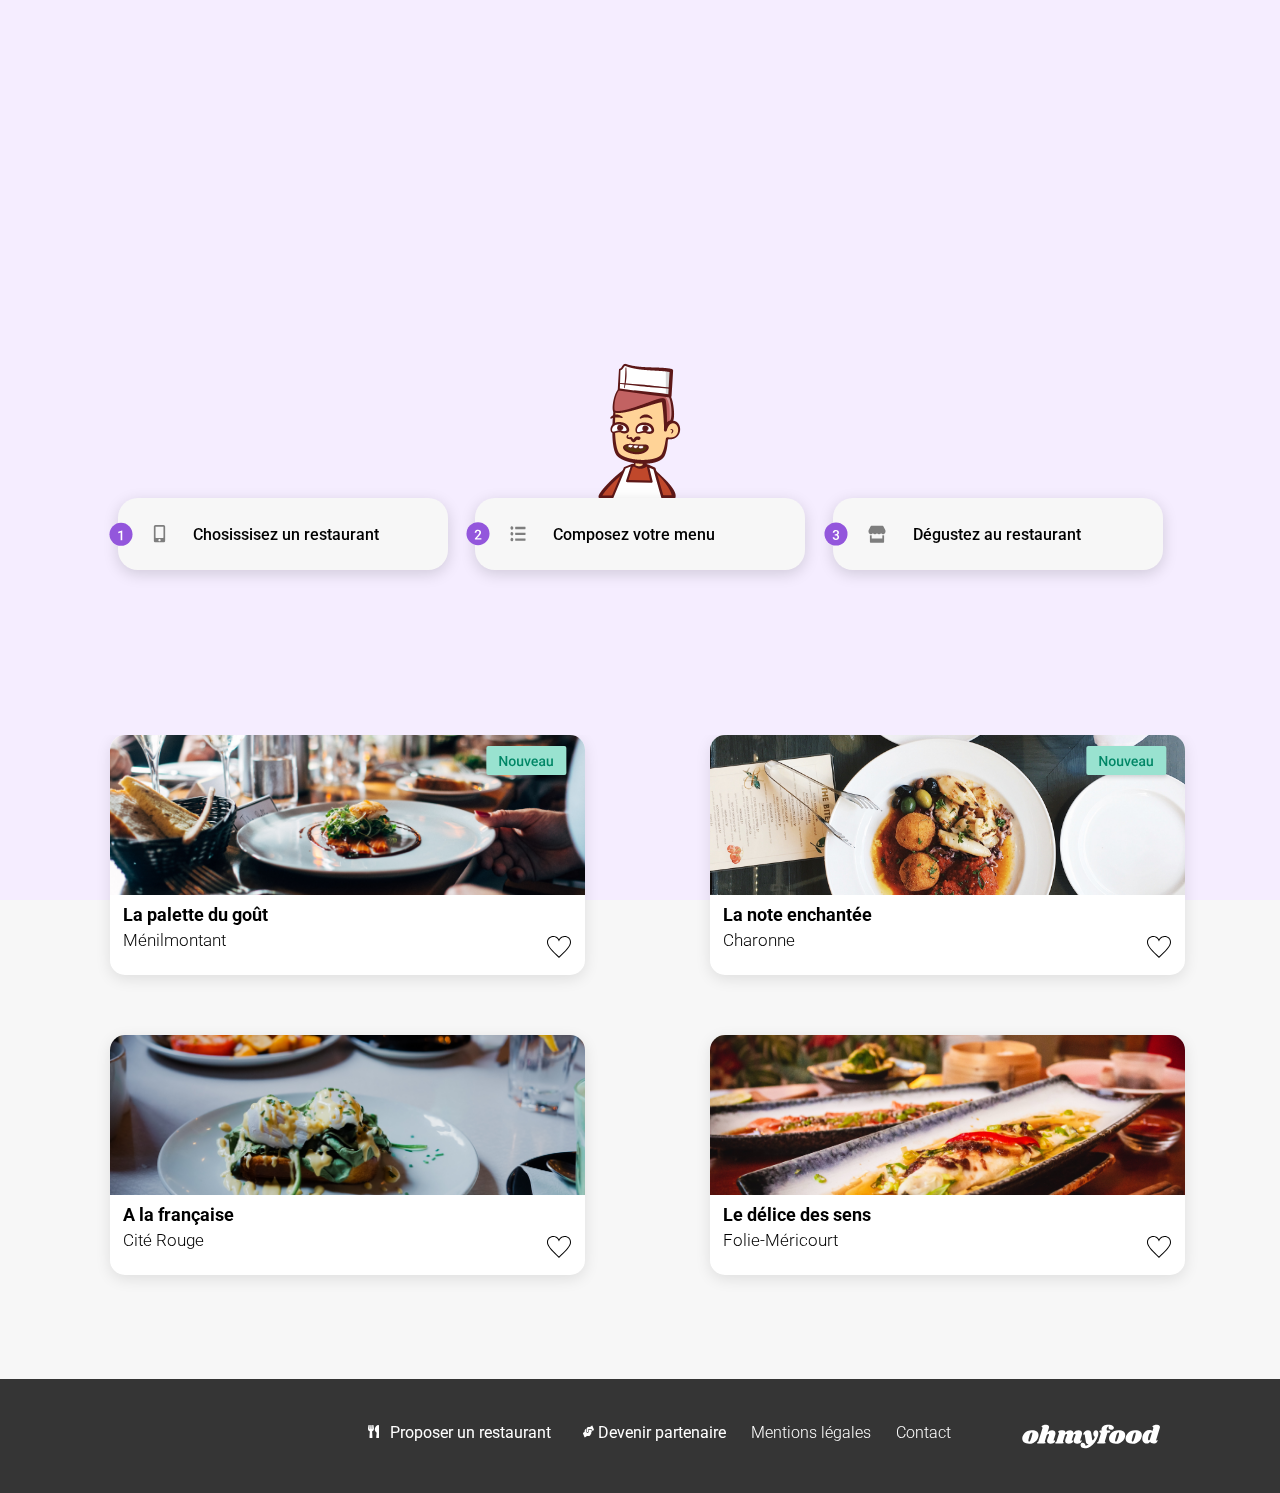
==== commit 98579d99: "espace" ====
--- a/index.html
+++ b/index.html
@@ -14,7 +14,7 @@
 
 <body>
 
-	<!-- LOADER -->
+	<!-- LOADER   -->
 
 	<div class="loader">
 		<div class="card-loader">
--- a/scss/homepage.css
+++ b/scss/homepage.css
@@ -1,4 +1,3 @@
-/*MOBILE FIRST*/
 *,
 ::after,
 ::before {
@@ -7,589 +6,587 @@
   box-sizing: border-box;
   scroll-behavior: smooth;
 }
+
 body {
-    font-family: "Raleway", sans-serif;
-    font-family: "Roboto", sans-serif;
-    min-width: 375px;
-}
-  
+  font-family: "Raleway", sans-serif;
+  font-family: "Roboto", sans-serif;
+  min-width: 375px;
+}
+
 a {
-    text-decoration: none;
-    color: #ffffff;
+  text-decoration: none;
+  color: #ffffff;
 }
 
 /*LOADER*/
 .loader {
-    display: flex;
-    justify-content: center;
-    align-items: center;
-    background-color: #F5EDFF;
-    width: 100%;
-    position: fixed;
-    inset: 0;
-    animation: disapear 3s forwards;
+  display: flex;
+  justify-content: center;
+  align-items: center;
+  background-color: #F5EDFF;
+  width: 100%;
+  position: fixed;
+  inset: 0;
+  animation: disapear 3s forwards;
 }
 .loader .card-loader {
-    display: flex;
-    justify-content: center;
-    align-items: center;
-    flex-direction: column;
-    animation: float 3s ease-in-out infinite;
+  display: flex;
+  justify-content: center;
+  align-items: center;
+  flex-direction: column;
+  animation: float 3s ease-in-out infinite;
 }
 .loader .card-loader .chef {
-    width: 150px;
-    height: 150px;
+  width: 150px;
+  height: 150px;
 }
 .loader .card-loader .word {
-    margin-top: 20px;
-    font-size: 12px;
-    animation: fontAnim 2s linear infinite;
-}
-/*ANIMATION*/
-@keyframes fontAnim { /*définir les étapes d'une animation*/
-    0% {
-      width: 7ch;/*Au début de l'animation, la width est définie à 7ch*/
-    }
-    16% {
-      width: 8ch;
-    }
-    32% {
-      width: 9ch;
-    }
-    48% {
-      width: 10ch;
-    }
-    64% {
-      width: 11ch;
-    }
-    80% {
-      width: 12ch;
-    }
-    100% {
-      width: 13ch;/*À la fin de l'animation, la width est 13ch*/
-    }
+  margin-top: 20px;
+  font-size: 12px;
+  animation: fontAnim 2s linear infinite;
+}
+
+@keyframes fontAnim {
+  0% {
+    width: 7ch;
+  }
+  16% {
+    width: 8ch;
+  }
+  32% {
+    width: 9ch;
+  }
+  48% {
+    width: 10ch;
+  }
+  64% {
+    width: 11ch;
+  }
+  80% {
+    width: 12ch;
+  }
+  100% {
+    width: 13ch;
+  }
 }
 @keyframes disapear {
-    0% { /*l'opacité de l'élément est 1 (opaque) et le z-index est défini à 1, ce qui peut le placer au-dessus d'autres éléments*/
-      opacity: 1;
-      z-index: 1;
-    }
-    80% {
-      opacity: 1;
-    }
-    88% {
-      opacity: 1;
-      z-index: 1;
-    }
-    100% { /*À la fin de l'animation, l'opacité passe à 0 (transparent) et le z-index est défini à -2, ce qui envoie l'élément derrière d'autres éléments*/
-      opacity: 0;
-      z-index: -2;
-    }
+  0% {
+    opacity: 1;
+    z-index: 1;
+  }
+  80% {
+    opacity: 1;
+  }
+  88% {
+    opacity: 1;
+    z-index: 1;
+  }
+  100% {
+    opacity: 0;
+    z-index: -2;
+  }
 }
 @keyframes float {
-    0% {
-      transform: translatey(0px);/*l'élément est à sa position d'origine*/
-    }
-    50% {
-      transform: translatey(-20px);/*l'élément se déplace de 20 pixels vers le haut*/
-    }
-    100% {
-      transform: translatey(0px);/*l'élément revient à sa position d'origine*/
-    }
-  }
+  0% {
+    transform: translatey(0px);
+  }
+  50% {
+    transform: translatey(-20px);
+  }
+  100% {
+    transform: translatey(0px);
+  }
+}
 /*HEADER*/
-header {/*logo edit*/
-    display: flex;
-    flex-direction: column;
+header {
+  display: flex;
+  flex-direction: column;
 }
 header .logo-section {
-    display: flex;
-    justify-content: center;
-    margin-bottom: 5px;
+  display: flex;
+  justify-content: center;
+  margin-bottom: 5px;
 }
 header .logo-section .logo {
-    display: flex;
-    height: 33px;
-    width: 195px;
-    margin: 15px 0px;
-}
-
-/*LOCATION PARIS VILLE*/
+  display: flex;
+  height: 33px;
+  width: 195px;
+  margin: 15px 0px;
+}
+
+/*LOCATION*/
 .location-section {
-    display: flex;
-    flex-direction: row;
-    justify-content: center;
-    align-items: center;
-    background-color: #EAEAEA;/*couleur background de paris ville*/
-    background: linear-gradient(180deg, rgb(190, 190, 190) 0%, #EAEAEA 20%);
-    padding: 16px 15px;
+  display: flex;
+  flex-direction: row;
+  justify-content: center;
+  align-items: center;
+  background-color: #EAEAEA;
+  background: linear-gradient(180deg, rgb(190, 190, 190) 0%, #EAEAEA 20%);
+  padding: 16px 15px;
 }
 .location-section .location {
-    display: flex;
-    height: 16px;
-    width: 12px;
-    color: #353535;
-}
-.location-section p {/*Paris belleville edit*/
-    font-size: 16px;
-    font-weight: 500;
-    color: #353535;
-    text-align: center;
-    margin-left: 17px;
+  display: flex;
+  height: 16px;
+  width: 12px;
+  color: #353535;
+}
+.location-section p {
+  font-size: 16px;
+  font-weight: 500;
+  color: #353535;
+  text-align: center;
+  margin-left: 17px;
 }
 
 /*TAGLINE SECTION + BTN*/
 .tagline-section {
-    display: flex;/*Utiliser Flexbox pour la mise en page.*/
-    flex-direction: column;/*Dispose les éléments enfants en colonne.*/
-    justify-content: center;/*Centre les éléments verticalement*/
-    align-items: center;/*Centre les éléments horizontalement.*/
-    padding-top: 39px;
-    padding-bottom: 57px;
-    padding-left: 17px;
-    padding-right: 17px;
-    background-color: #F7F7F7;
-}
-.tagline-section h1 {/*reservez le menu qui vous convient*/
-    font-size: 24px;
-    font-weight: 700;
-    text-align: center;
-    margin-bottom: 18px;
-    padding: 0 35px;
-}
-.tagline-section p {/*decouvrez des restaurants...*/
-    font-size: 18px;
-    font-weight: 300;
-    text-align: center;
-}
-.tagline-section .btn-explore {/*edit du boutton*/
-    display: flex;/*Utilise Flexbox pour centrer le contenu.*/
-    justify-content: center;
-    align-items: center;
-    height: 50px;/*Définit la taille du bouton.*/
-    width: 218px;
-    border-radius: 25px;/*arrondir les bordures du boutton*/
-    color: #ffffff;
-    font-size: 16px;
-    font-weight: 400;
-    text-align: center;
-    margin-top: 27px;/*Espace en haut du bouton.*/
-    border: transparent;/*Retire les bordures par défaut.*/
-    box-shadow: 0px 4px 10px rgba(0, 0, 0, 0.25);/*Ajoute une ombre subtile pour un effet de profondeur.*/
-    background: linear-gradient(-10deg, #9356DC -5.2%, #FF79DA 110.74%);/*Applique un dégradé comme fond du bouton.*/
-}
-.tagline-section .btn-explore:hover {/*transformer le boutton quand on survole avec la souris*/
-    box-shadow: 0px 4px 15px rgba(0, 0, 0, 0.486);/*Augmente l'ombre lors du survol pour plus de profondeur.*/
-    transform: scale(1.06);/*Agrandit légèrement le bouton lors du survol.*/
-    transition: transform 1s ease-in-out;/*Ajoute une transition fluide pour l'effet de mise à l'échelle.*/
-    background: linear-gradient(200.64deg, #9356DC -5.2%, #FF79DA 110.74%);/*Change l'angle du dégradé lors du survol.*/
-    cursor: pointer;
+  display: flex;
+  flex-direction: column;
+  justify-content: center;
+  align-items: center;
+  padding-top: 39px;
+  padding-bottom: 57px;
+  padding-left: 17px;
+  padding-right: 17px;
+  background-color: #F7F7F7;
+}
+.tagline-section h1 {
+  font-size: 24px;
+  font-weight: 700;
+  text-align: center;
+  margin-bottom: 18px;
+  padding: 0 35px;
+}
+.tagline-section p {
+  font-size: 18px;
+  font-weight: 300;
+  text-align: center;
+}
+.tagline-section .btn-explore {
+  display: flex;
+  justify-content: center;
+  align-items: center;
+  height: 50px;
+  width: 218px;
+  border-radius: 25px;
+  color: #ffffff;
+  font-size: 16px;
+  font-weight: 400;
+  text-align: center;
+  margin-top: 27px;
+  border: transparent;
+  box-shadow: 0px 4px 10px rgba(0, 0, 0, 0.25);
+  background: linear-gradient(-10deg, #9356DC -5.2%, #FF79DA 110.74%);
+  transition: all 1s ease-in-out;
+}
+.tagline-section .btn-explore:hover {
+  box-shadow: 0px 4px 15px rgba(0, 0, 0, 0.486);
+  transform: scale(1.06);
+  background: linear-gradient(200.64deg, #9356DC -5.2%, #FF79DA 110.74%);
+  cursor: pointer;
 }
 
 /*FUNCTIONNING*/
 .functionning-section {
-    display: flex;
-    flex-direction: column;
-    height: 420px;
-    margin-top: 48px;
+  display: flex;
+  flex-direction: column;
+  height: 420px;
+  margin-top: 48px;
 }
 .functionning-section h1 {
-    margin-left: 20px;
+  margin-left: 20px;
 }
 .functionning-section .btn-functionning {
-    display: flex;
-    flex-direction: column;
-    justify-content: center;
-    align-items: center;
-    height: 100%;
-    cursor: pointer;
+  display: flex;
+  flex-direction: column;
+  justify-content: center;
+  align-items: center;
+  height: 100%;
+  cursor: pointer;
 }
 .functionning-section .btn-functionning .btn-section:hover .icon-smartphone {
-    fill: #9356DC;
-    transform: scale(1.1);
+  fill: #9356DC;
+  transform: scale(1.1);
 }
 .functionning-section .btn-functionning .btn-section:hover .icon-menu {
-    fill: #9356DC;
-    transform: scale(1.1);
+  fill: #9356DC;
+  transform: scale(1.1);
 }
 .functionning-section .btn-functionning .btn-section:hover .icon-shop {
-    fill: #9356DC;
-    transform: scale(1.1);
+  fill: #9356DC;
+  transform: scale(1.1);
 }
 .functionning-section .btn-functionning .btn-section:hover {
-    background-color: #F5EDFF;
-    box-shadow: 0px 4px 10px rgba(0, 0, 0, 0.25);
+  background-color: #F5EDFF;
+  box-shadow: 0px 4px 10px rgba(0, 0, 0, 0.25);
 }
 .functionning-section .btn-functionning .btn-section {
-    position: relative;
-    display: flex;
-    align-items: center;
-    flex-direction: row;
-    width: 90%;
-    height: 72.38px;
-    box-shadow: 0px 4px 15px rgba(0, 0, 0, 0.15);
-    border-radius: 20px;
-    margin-bottom: 22px;
-    background: #F7F7F7;
+  position: relative;
+  display: flex;
+  align-items: center;
+  flex-direction: row;
+  width: 90%;
+  height: 72.38px;
+  box-shadow: 0px 4px 15px rgba(0, 0, 0, 0.15);
+  border-radius: 20px;
+  margin-bottom: 22px;
+  background: #F7F7F7;
 }
 .functionning-section .btn-functionning .btn-section .btn-num {
-    position: absolute;
-    width: 24px;
-    height: 24px;
-    fill: #9356DC;
-    top: 50%;
-    left: 1%;
-    transform: translate(-50%, -50%);
-}
-/*ranger les components des buttons*/
+  position: absolute;
+  width: 24px;
+  height: 24px;
+  fill: #9356DC;
+  top: 50%;
+  left: 1%;
+  transform: translate(-50%, -50%);
+}
 .functionning-section .btn-functionning .btn-section .icon-smartphone {
-    height: 20px;
-    width: 13.018737793px;
-    fill: #7E7E7E;
-    margin-left: 35px;
+  height: 20px;
+  width: 13.018737793px;
+  fill: #7E7E7E;
+  margin-left: 35px;
 }
 .functionning-section .btn-functionning .btn-section .icon-menu {
-    fill: #7E7E7E;
-    height: 16px;
-    width: 16px;
-    margin-left: 35px;
+  fill: #7E7E7E;
+  height: 16px;
+  width: 16px;
+  margin-left: 35px;
 }
 .functionning-section .btn-functionning .btn-section .icon-shop {
-    fill: #7E7E7E;
-    height: 18px;
-    width: 18px;
-    margin-left: 35px;
+  fill: #7E7E7E;
+  height: 18px;
+  width: 18px;
+  margin-left: 35px;
 }
 .functionning-section .btn-functionning .btn-section .btn-text {
-    display: flex;
-    font-family: Roboto;
-    font-size: 16px;
-    font-weight: 500;
-    line-height: 19px;
-    margin-left: 27px;
+  display: flex;
+  font-family: Roboto;
+  font-size: 16px;
+  font-weight: 500;
+  line-height: 19px;
+  margin-left: 27px;
 }
 
 /*RESTAURANTS*/
 .restaurants-section {
-    display: flex;
-    flex-direction: column;
-    background-color: #F7F7F7;/*Background de restaurants*/
+  display: flex;
+  flex-direction: column;
+  background-color: #F7F7F7;
 }
 .restaurants-section h1 {
-    font-size: 24px;
-    font-weight: 700;
-    text-align: left;
-    margin: 51px 0 20px 20px;
+  font-size: 24px;
+  font-weight: 700;
+  text-align: left;
+  margin: 51px 0 20px 20px;
 }
 .restaurants-section .restaurants-cards {
-    display: flex;
-    flex-direction: column;
-    align-items: center;/*mettre les cards au centre*/
-    margin-bottom: 44px;
-    padding-left: 17px;
-    padding-right: 17px;
+  display: flex;
+  flex-direction: column;
+  align-items: center;
+  margin-bottom: 44px;
+  padding-left: 17px;
+  padding-right: 17px;
 }
 .restaurants-section .restaurants-cards .card-heart {
-    display: flex;
-    flex-direction: column;
-    height: 251px;/*hauteur des cards*/
-    width: 100%;/*Largeur de la carte égale à celle du conteneur.*/
-    background: #ffffff;/*Couleur de fond blanche.*/
-    box-shadow: 0px 4px 15px rgba(0, 0, 0, 0.1);/*Ombre subtile pour un effet de profondeur.*/
-    border-radius: 15px;/*Arrondit les coins.*/
-    margin-bottom: 20px;/*Espace en bas de chaque carte.*/
-    position: relative;/*Permet de positionner les éléments enfants de manière absolue par rapport à cette carte.*/
+  display: flex;
+  flex-direction: column;
+  height: 251px;
+  width: 100%;
+  background: #ffffff;
+  box-shadow: 0px 4px 15px rgba(0, 0, 0, 0.1);
+  border-radius: 15px;
+  margin-bottom: 20px;
+  position: relative;
 }
 .restaurants-section .restaurants-cards .card-heart a {
-    text-decoration: none;/*Supprime le soulignement des liens*/
-    color: #000000;
-    width: 100%;/*Largeur du lien égale à celle du parent*/
+  text-decoration: none;
+  color: #000000;
+  width: 100%;
 }
 .restaurants-section .restaurants-cards .card-heart a .img {
-    -o-object-fit: cover;
-       object-fit: cover;/*L'image couvre toute la zone sans déformation*/
-    height: 185px;/*Hauteur de l'image*/
-    width: 100%;/*Largeur de l'image.*/
-    border-radius: 15px 15px 0 0;
+  -o-object-fit: cover;
+     object-fit: cover;
+  height: 185px;
+  width: 100%;
+  border-radius: 15px 15px 0 0;
 }
 .restaurants-section .restaurants-cards .card-heart a .text-card {
-    display: flex;
-    margin-top: 5px;
-    flex-direction: column;
-    justify-content: center;
+  display: flex;
+  margin-top: 5px;
+  flex-direction: column;
+  justify-content: center;
 }
 .restaurants-section .restaurants-cards .card-heart a .text-card h2 {
-    font-size: 18px;
-    font-weight: 700;
-    margin-left: 12.81px;
-    margin-bottom: 5px;
+  font-size: 18px;
+  font-weight: 700;
+  margin-left: 12.81px;
+  margin-bottom: 5px;
 }
 .restaurants-section .restaurants-cards .card-heart a .text-card p {
-    font-size: 17px;
-    font-weight: 300;
-    margin-left: 12.81px;
+  font-size: 17px;
+  font-weight: 300;
+  margin-left: 12.81px;
 }
 .restaurants-section .restaurants-cards .card-heart .new {
-    position: absolute;
-    top: 9px;
-    right: 14px;
+  position: absolute;
+  top: 9px;
+  right: 14px;
 }
 .restaurants-section .restaurants-cards .card-heart .heart-animation .heart {
-    visibility: visible;/*Highlight NOUVEAU qui est vissible à droite*/
-    position: absolute;
-    right: 14px;
-    top: 200px;
+  visibility: visible;
+  position: absolute;
+  right: 14px;
+  top: 200px;
+  transition: 1s;
+  opacity: 1;
 }
 .restaurants-section .restaurants-cards .card-heart .heart-animation .full-heart {
-    visibility: hidden;
-    position: absolute;
-    top: 200px;
-    right: 14px;
-    opacity: 0;
+  visibility: hidden;
+  position: absolute;
+  transition: 1s;
+  top: 200px;
+  right: 14px;
+  opacity: 0;
 }
 .restaurants-section .restaurants-cards .card-heart .heart-animation:hover .heart {
-    visibility: hidden;
-    cursor: pointer;
-    top: 200px;
-    right: 14px;
+  visibility: hidden;
+  cursor: pointer;
+  top: 200px;
+  right: 14px;
 }
 .restaurants-section .restaurants-cards .card-heart .heart-animation:hover .full-heart {
-    visibility: visible;
-    top: 200px;
-    right: 14px;
-    transition: 1.5s;
-    opacity: 1;
-    cursor: pointer;
-}
-  
+  visibility: visible;
+  top: 200px;
+  right: 14px;
+  transition: 1s;
+  opacity: 1;
+  cursor: pointer;
+}
+
 /*FOOTER*/
 footer {
-    display: flex;
-    flex-direction: column;/*Les éléments enfants sont disposés en colonne*/
-    background-color: #353535;/*Couleur de fond du footer*/
-    height: 197px;/*Hauteur fixe du footer*/
+  display: flex;
+  flex-direction: column;
+  background-color: #353535;
+  height: 197px;
 }
 footer .logo-footer {
-    height: 27px;/*Hauteur du logo.*/
-    width: 137.58px;
-    margin: 22px 0 16px 25px;
+  height: 27px;
+  width: 137.58px;
+  margin: 22px 0 16px 25px;
 }
 footer .footer-section {
+  display: flex;
+  flex-direction: column;
+  position: relative;
+}
+footer .footer-section .text-footer {
+  display: flex;
+  flex-direction: column;
+}
+footer .footer-section .text-footer p {
+  font-family: Roboto;
+  margin-bottom: 7px;
+  color: #ffffff;
+}
+footer .footer-section .text-footer .bottom {
+  margin-left: 25px;
+  font-size: 16px;
+  font-weight: 300;
+}
+footer .footer-section .text-footer .top {
+  margin-left: 47px;
+  font-size: 16px;
+  font-weight: 400;
+}
+footer .footer-section .knife-fork {
+  position: absolute;
+  top: 2px;
+  left: 25px;
+  height: 13px;
+  width: 11px;
+}
+footer .footer-section .help {
+  position: absolute;
+  top: 30px;
+  left: 25px;
+  height: 13px;
+  width: 11px;
+}
+
+/*TABLET*/
+@media screen and (min-width: 768px) and (max-width: 1224px) {
+  /*FUNCTIONNING*/
+  .functionning-section {
+    display: flex;
+    flex-direction: column;
+    height: 200px;
+    margin-top: 48px;
+  }
+  .functionning-section .btn-functionning {
+    display: flex;
+    flex-direction: row;
+    justify-content: space-evenly;
+  }
+  .functionning-section .btn-functionning .btn-section {
+    width: 30%;
+  }
+  /*RESTAURANTS*/
+  .restaurants-cards::-webkit-scrollbar {
+    height: 10px;
+    background-color: #F5EDFF;
+  }
+  .restaurants-cards::-webkit-scrollbar-thumb {
+    border-radius: 20px;
+    background: linear-gradient(-10deg, #9356DC -5.2%, #FF79DA 110.74%);
+  }
+  .restaurants-cards::-webkit-scrollbar-track {
+    -webkit-box-shadow: inset 0 0 6px rgba(0, 0, 0, 0.3);
+    border-radius: 10px;
+    background-color: #F7F7F7;
+  }
+  .restaurants-section {
+    display: flex;
+    flex-direction: column;
+  }
+  .restaurants-section h1 {
+    margin: 51px 0 20px 20px;
+  }
+  .restaurants-section .restaurants-cards {
+    display: flex;
+    flex-direction: row;
+    margin-left: 20px;
+    overflow: scroll;
+    overflow-y: hidden;
+  }
+  .restaurants-section .restaurants-cards .card-heart {
+    margin-right: 30px;
+    height: 251px;
+    width: 335px;
+    margin-bottom: 20px;
+    display: flex;
+    flex-direction: column;
+    background: #ffffff;
+    box-shadow: 0px 4px 15px rgba(0, 0, 0, 0.1);
+    border-radius: 15px;
+  }
+  .restaurants-section .restaurants-cards .card-heart a {
+    text-decoration: none;
+    color: #000000;
+  }
+  .restaurants-section .restaurants-cards .card-heart a .img {
+    -o-object-fit: cover;
+       object-fit: cover;
+    height: 185px;
+    width: 335px;
+    border-radius: 15px 15px 0 0;
+  }
+}
+/*DESKTOP*/
+@media screen and (min-width: 1224px) {
+  /*TAGLINE SECTION + BTN*/
+  .tagline-section h1 {
+    font-size: 40px;
+  }
+  /*FUNCTIONNING*/
+  .functionning-section {
+    display: flex;
+    flex-direction: column;
+    align-items: center;
+    height: 200px;
+    margin-top: 48px;
+  }
+  .functionning-section h1 {
+    margin-right: 900px;
+  }
+  .functionning-section .btn-functionning {
+    display: flex;
+    flex-direction: row;
+    justify-content: space-evenly;
+    width: 1100px;
+  }
+  .functionning-section .btn-functionning .btn-section {
+    width: 30%;
+  }
+  /*RESTAURANTS*/
+  .restaurants-cards::-webkit-scrollbar {
+    height: 10px;
+    background-color: #F5EDFF;
+  }
+  .restaurants-cards::-webkit-scrollbar-thumb {
+    border-radius: 20px;
+    background: linear-gradient(-10deg, #9356DC -5.2%, #FF79DA 110.74%);
+  }
+  .restaurants-cards::-webkit-scrollbar-track {
+    border-radius: 10px;
+    background-color: #F7F7F7;
+  }
+  .restaurants-section {
+    display: flex;
+    flex-direction: column;
+    align-items: center;
+  }
+  .restaurants-section h1 {
+    margin: 51px 910px 30px 0px;
+  }
+  .restaurants-section .restaurants-cards {
+    display: grid;
+    grid-template-columns: 600px 600px;
+    overflow: scroll;
+    overflow-y: hidden;
+    margin-left: 140px;
+  }
+  .restaurants-section .restaurants-cards .card-heart {
+    height: 240px;
+    width: 475px;
+    margin-bottom: 60px;
+    display: flex;
+    flex-direction: column;
+    background: #ffffff;
+    box-shadow: 0px 4px 15px rgba(0, 0, 0, 0.1);
+    border-radius: 15px;
+  }
+  .restaurants-section .restaurants-cards .card-heart a {
+    text-decoration: none;
+    color: #000000;
+  }
+  .restaurants-section .restaurants-cards .card-heart a .img {
+    -o-object-fit: cover;
+       object-fit: cover;
+    height: 160px;
+    width: 100%;
+    border-radius: 15px 15px 0 0;
+  }
+  /*FOOTER*/
+  footer {
+    display: flex;
+    align-items: center;
+    flex-direction: row-reverse;
+    height: 114px;
+  }
+  footer .logo-footer {
+    height: 27px;
+    width: 137.5816345215px;
+    margin: 0 120px 0px 71px;
+  }
+  footer .footer-section {
     display: flex;
     flex-direction: column;
     position: relative;
-}
-footer .footer-section .text-footer {
-    display: flex;
-    flex-direction: column;
-}
-footer .footer-section .text-footer p {
-    font-family: Roboto;
-    margin-bottom: 7px;/*Espacement en dessous de chaque paragraphe*/
-    color: #ffffff;/*Couleur du texte (blanc)*/
-}
-footer .footer-section .text-footer .bottom {
-    margin-left: 25px;
-    font-size: 16px;
-    font-weight: 300;
-}
-footer .footer-section .text-footer .top {
-    margin-left: 47px;
-    font-size: 16px;
-    font-weight: 400;
-}
-footer .footer-section .knife-fork {
+  }
+  footer .footer-section .text-footer {
+    display: flex;
+    flex-direction: row;
+  }
+  footer .footer-section .knife-fork {
     position: absolute;
     top: 2px;
     left: 25px;
-    height: 13px;
-    width: 11px;
-}
-footer .footer-section .help {
+  }
+  footer .footer-section .help {
     position: absolute;
-    top: 30px;
-    left: 25px;
-    height: 13px;
-    width: 11px;
-}
-
-/*TABLET*/
-@media screen and (min-width: 768px) and (max-width: 1224px) {
-    /*FUNCTIONNING*/
-    .functionning-section {
-      display: flex;
-      flex-direction: column;
-      height: 200px;
-      margin-top: 48px;
-    }
-    .functionning-section .btn-functionning {
-      display: flex;
-      flex-direction: row;/*mettre les buttons en ligne*/
-      justify-content: space-evenly;/*mettre de l'espace entre eux*/
-    }
-    .functionning-section .btn-functionning .btn-section {
-      width: 30%;
-    }
-     /*RESTAURANTS*/
-     /*personnalise l'apparence de la barre de défilement*/
-    .restaurants-cards::-webkit-scrollbar {
-      height: 10px;/*la hauteur de la barre*/
-      background-color: #F5EDFF;/*la couleur de fond de la barre*/
-    }
-    .restaurants-cards::-webkit-scrollbar-thumb {
-      border-radius: 20px;
-      background: linear-gradient(-10deg, #9356DC -5.2%, #FF79DA 110.74%);
-    }
-    .restaurants-cards::-webkit-scrollbar-track {
-      -webkit-box-shadow: inset 0 0 6px rgba(0, 0, 0, 0.3);/*Applique une ombre interne à la track, ajoutant de la profondeur*/
-      border-radius: 10px;
-      background-color: #F7F7F7;
-    }
-    .restaurants-section {
-      display: flex;
-      flex-direction: column;
-    }
-    .restaurants-section h1 {
-      margin: 51px 0 20px 20px;/*les marges autour du titre*/
-    }
-    .restaurants-section .restaurants-cards { /*LA BARRE DE SCROLL DROITE*/
-      display: flex;
-      flex-direction: row;/*mettre les cards en ligne*/
-      margin-left: 20px;/*une marge de 20px à gauche de l'élément contenant les cartes*/
-      overflow: scroll;/*Ajoute des barres de défilement*/
-      overflow-y: hidden;
-    }
-    .restaurants-section .restaurants-cards .card-heart {
-      margin-right: 30px;
-      height: 251px;
-      width: 335px;
-      margin-bottom: 20px;
-      display: flex;
-      flex-direction: column;
-      background: #ffffff;
-      box-shadow: 0px 4px 15px rgba(0, 0, 0, 0.1);
-      border-radius: 15px;
-    }
-    .restaurants-section .restaurants-cards .card-heart a {
-      text-decoration: none;
-      color: #000000;
-    }
-    .restaurants-section .restaurants-cards .card-heart a .img {
-      -o-object-fit: cover;
-        object-fit: cover;
-      height: 185px;/*hauteur des img*/
-      width: 335px;
-      border-radius: 15px 15px 0 0;/*borders arrondis des images*/
-    }
-}
-/*DESKTOP*/
-@media screen and (min-width: 1224px) {
-    /*TAGLINE SECTION + BTN*/
-    .tagline-section h1 {
-      font-size: 40px;
-    }
-    /*FUNCTIONNING*/
-    .functionning-section {
-      display: flex;
-      flex-direction: column;
-      height: 200px;
-      margin-top: 48px;
-    }
-    .functionning-section h1 {
-      margin-left: 193px;
-    }
-    .functionning-section .btn-functionning {
-      display: flex;
-      flex-direction: row;
-      justify-content: space-between;
-      margin: 0 180px 0 193px;
-    }
-    .functionning-section .btn-functionning .btn-section {
-      width: 30%;
-    }
-    /*RESTAURANTS*/
-    .restaurants-cards::-webkit-scrollbar {
-      height: 10px;
-      background-color: #F5EDFF;
-    }
-    .restaurants-cards::-webkit-scrollbar-thumb {
-      border-radius: 20px;
-      background: linear-gradient(-10deg, #9356DC -5.2%, #FF79DA 110.74%);
-    }
-    .restaurants-cards::-webkit-scrollbar-track {
-      border-radius: 10px;
-      background-color: #F7F7F7;
-    }
-    .restaurants-section {
-      display: flex;
-      flex-direction: column;
-    }
-    .restaurants-section h1 {
-      margin: 51px 0 20px 193px;
-    }
-    .restaurants-section .restaurants-cards {
-      display: grid;
-      grid-template-columns: 550px 550px;
-      gap: 40px;
-      margin-left: 20px;
-      overflow: scroll;
-      overflow-y: hidden;
-      margin: 0 0 44px 170px;
-    }
-    .restaurants-section .restaurants-cards .card-heart {
-      margin-right: 30px;
-      height: 251px;
-      width: 500px;
-      margin-bottom: 20px;
-      display: flex;
-      flex-direction: column;
-      background: #ffffff;
-      box-shadow: 0px 4px 15px rgba(0, 0, 0, 0.1);
-      border-radius: 15px;
-    }
-    .restaurants-section .restaurants-cards .card-heart a {
-      text-decoration: none;
-      color: #000000;
-    }
-    .restaurants-section .restaurants-cards .card-heart a .img {
-      -o-object-fit: cover;
-         object-fit: cover;
-      height: 185px;
-      width: 100%;
-      border-radius: 15px 15px 0 0;
-    }
-     /*FOOTER*/
-    footer {
-      display: flex;
-      align-items: center;
-      flex-direction: row-reverse;/*Mettre le titre à droite*/
-      height: 114px;
-    }
-    footer .logo-footer {
-      height: 27px;
-      width: 137.5816345215px;
-      margin: 0 120px 0px 71px;
-
-      filter: invert(100%);/*la couleur blanche de mon logo*/
-
-    }
-    footer .footer-section {
-      display: flex;
-      flex-direction: column;
-      position: relative;
-    }
-    footer .footer-section .text-footer {
-      display: flex;
-      flex-direction: row;
-    }
-    footer .footer-section .knife-fork {
-      position: absolute;
-      top: 2px;
-      left: 25px;
-    }
-    footer .footer-section .help {
-      position: absolute;
-      top: 2px;
-      left: 240px;
-    }
-}+    top: 2px;
+    left: 240px;
+  }
+}/*# sourceMappingURL=homepage.css.map */